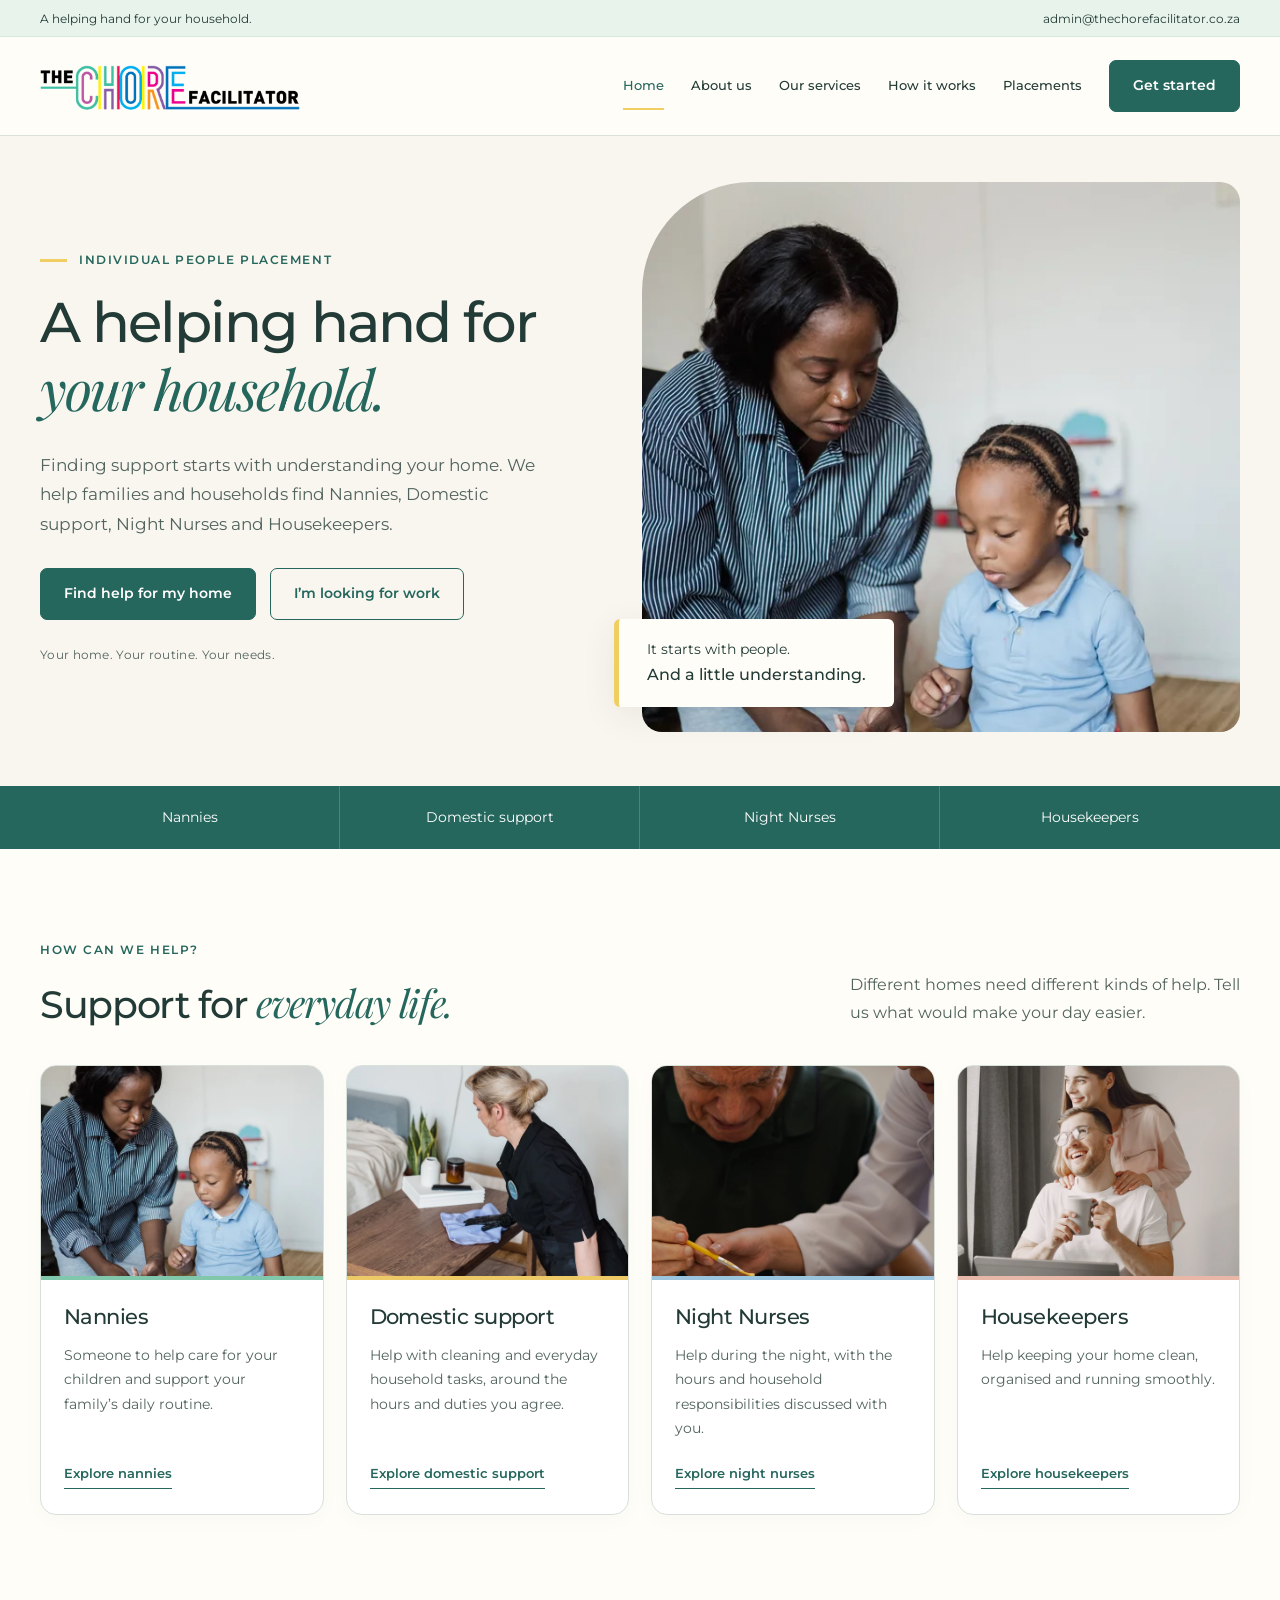
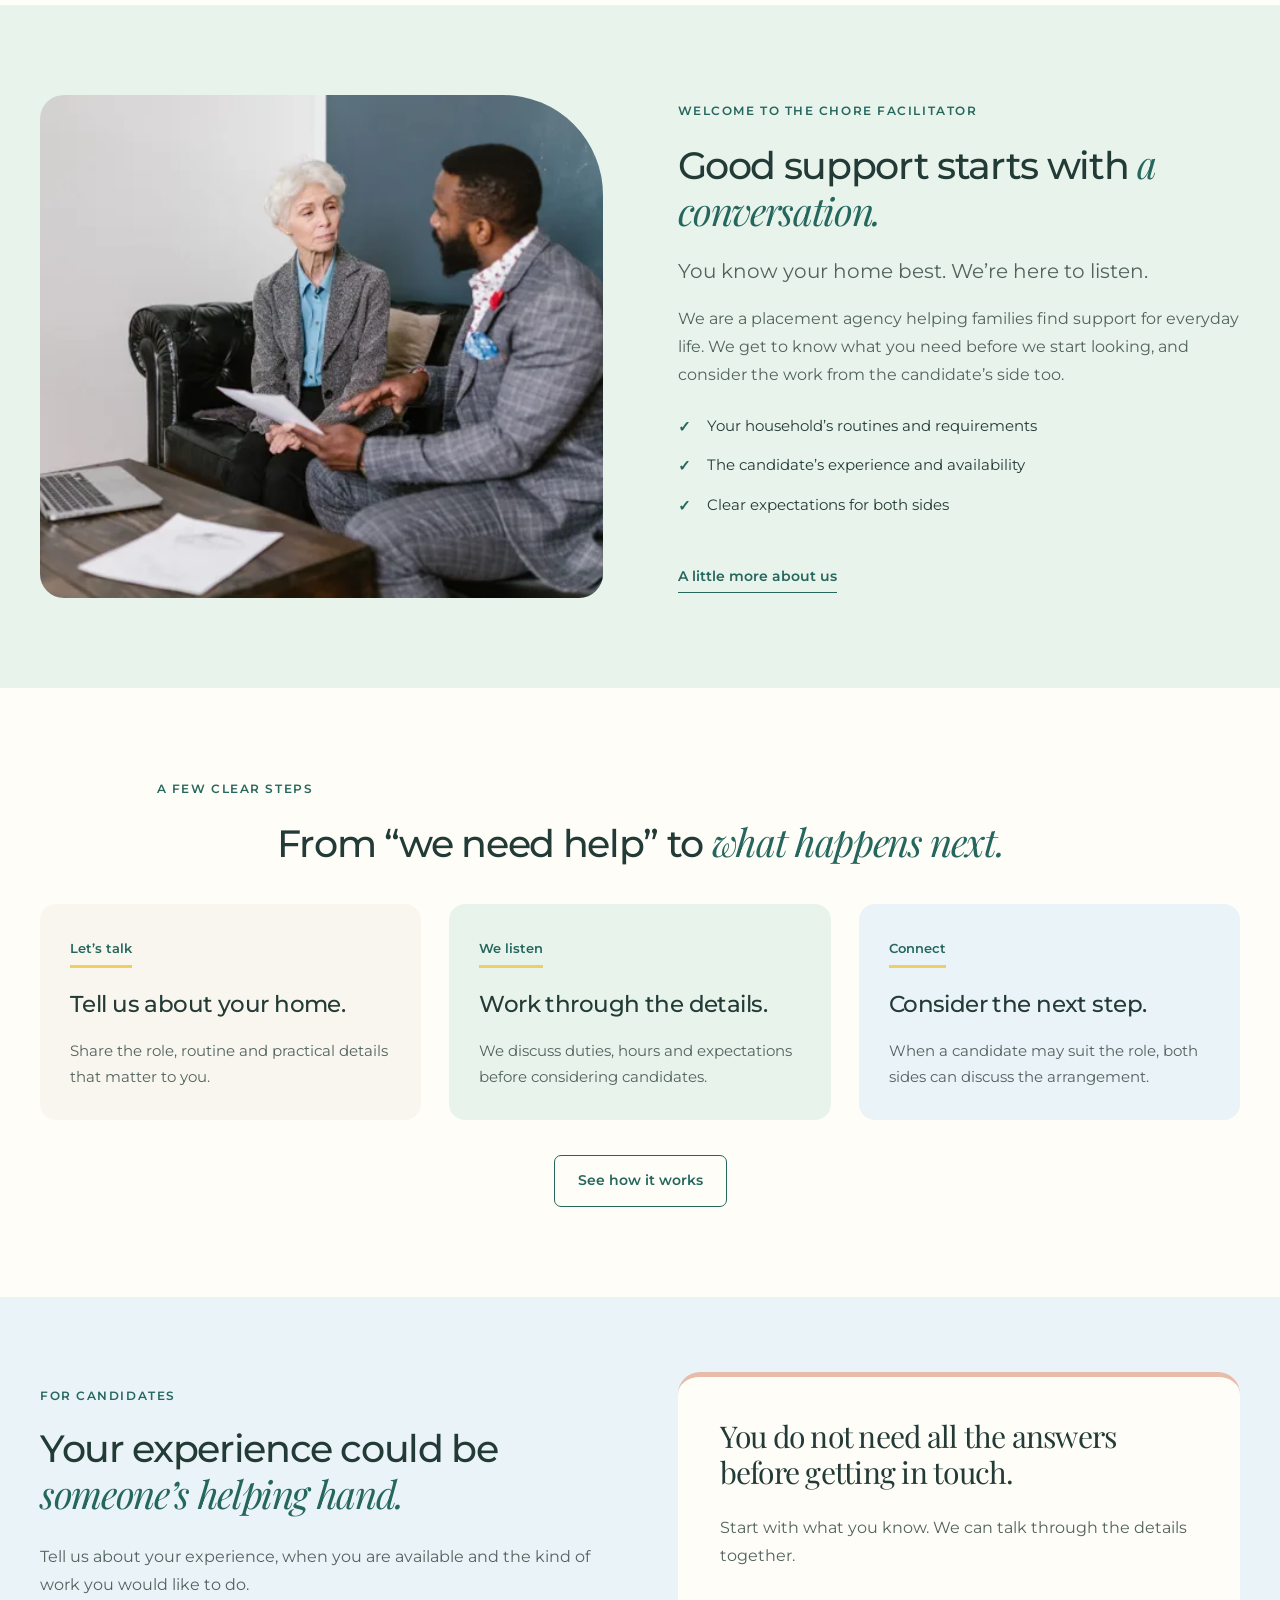
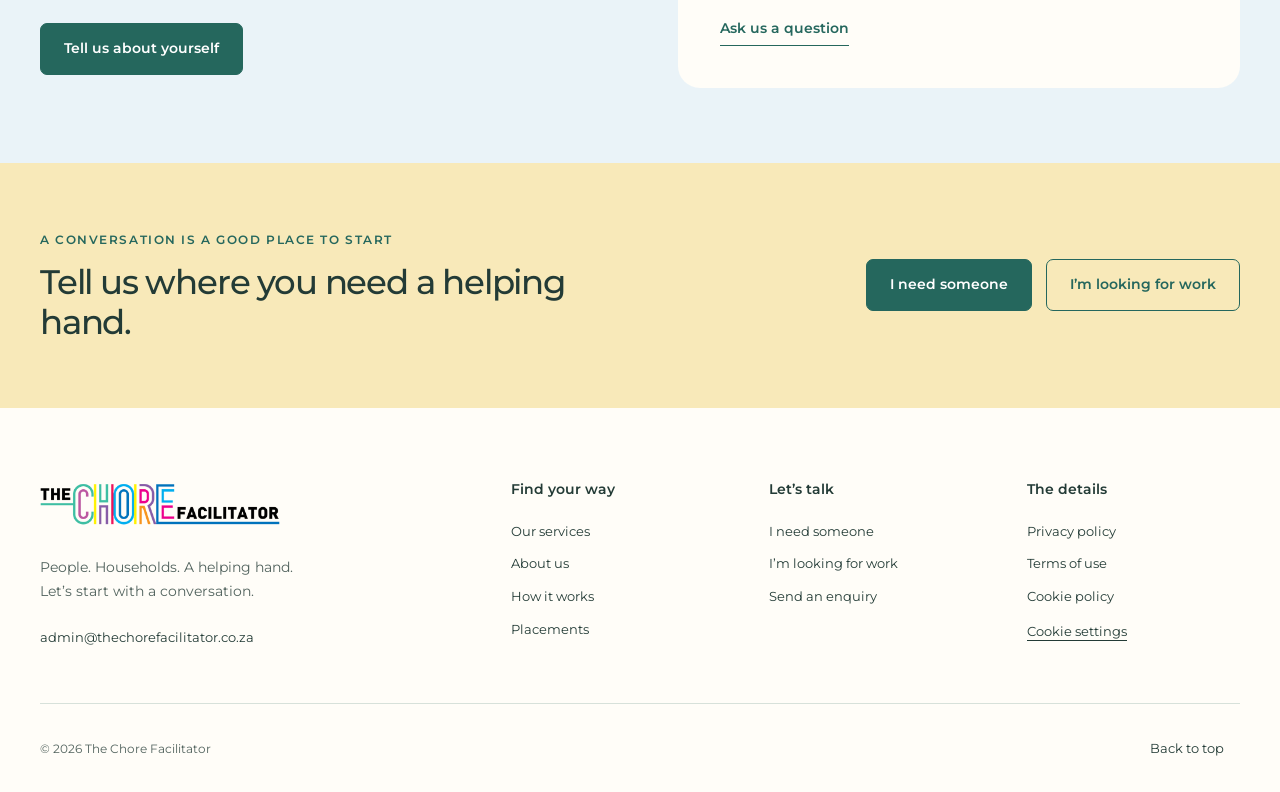
==== index.html @ 20813c8d "Initial commit - The Chore Facilitator V2" ====
<!doctype html><html lang="en-ZA" data-site-mode="preview"><head><meta charset="utf-8"><meta name="viewport" content="width=device-width,initial-scale=1"><meta name="robots" content="noindex,nofollow"><meta name="description" content="Nannies, Domestic support, Night Nurses and Housekeepers. Tell us about your home or apply for work."><meta name="theme-color" content="#f9f6ef"><title>A helping hand for your household | The Chore Facilitator</title><link rel="canonical" href="https://thechorefacilitator.co.za/"><meta property="og:title" content="A helping hand for your household | The Chore Facilitator"><meta property="og:description" content="Nannies, Domestic support, Night Nurses and Housekeepers. Tell us about your home or apply for work."><meta property="og:type" content="website"><meta property="og:image" content="https://thechorefacilitator.co.za/images/social-share.png"><link rel="icon" href="images/favicon-32.png"><link rel="apple-touch-icon" href="images/apple-touch-icon.png"><link rel="stylesheet" href="fonts.css"><link rel="stylesheet" href="consent.css"><link rel="stylesheet" href="style.css"><script src="script.js" defer></script><script src="site-essentials.js" defer></script><script src="consent.js" defer></script></head><body><a class="skip" href="#main-content">Skip to content</a><div class="topbar"><div class="wrap"><span>A helping hand for your household.</span><a href="mailto:admin@thechorefacilitator.co.za">admin@thechorefacilitator.co.za</a></div></div><header class="site-header"><div class="wrap nav-wrap"><a class="brand" href="index.html"><img src="images/chore-logo.png" width="800" height="200" alt="The Chore Facilitator"></a><button id="menuToggle" class="menu-toggle" aria-controls="mainNav" aria-expanded="false" aria-label="Open navigation">Menu <span aria-hidden="true">☰</span></button><nav id="mainNav" aria-label="Main navigation"><a href="index.html" aria-current="page">Home</a><a href="about.html" >About us</a><a href="services.html" >Our services</a><a href="how-it-works.html" >How it works</a><a href="placements.html" >Placements</a><a class="button primary" href="contact.html">Get started</a></nav></div></header><main id="main-content" tabindex="-1">
<section class="home-hero"><div class="wrap hero-grid"><div class="hero-copy"><p class="eyebrow">Individual people placement</p><h1>A helping hand for <em>your household.</em></h1><p>Finding support starts with understanding your home. We help families and households find Nannies, Domestic support, Night Nurses and Housekeepers.</p><div class="actions"><a class="button primary" href="for-clients.html">Find help for my home</a><a class="button outline" href="apply.html">I’m looking for work</a></div><p class="hero-note">Your home. Your routine. Your needs.</p></div><div class="hero-picture"><img class="" src="images/nannies-1280.webp" srcset="images/nannies-640.webp 640w, images/nannies-1280.webp 1280w" sizes="(max-width:760px) 100vw, 50vw" alt="A woman and a child working on a creative activity together" loading="eager" fetchpriority="high" decoding="async" width="1280" height="960"><div class="photo-caption"><span>It starts with people.</span><strong>And a little understanding.</strong></div></div></div></section>
<div class="service-ribbon"><div class="wrap"><a href="services.html#nannies">Nannies</a><a href="services.html#domestics">Domestic support</a><a href="services.html#night-nurses">Night Nurses</a><a href="services.html#housekeepers">Housekeepers</a></div></div>
<section class="section"><div class="wrap"><div class="section-head"><div><p class="eyebrow">How can we help?</p><h2>Support for <em>everyday life.</em></h2></div><p>Different homes need different kinds of help. Tell us what would make your day easier.</p></div><div class="service-grid"><article class="service-card tone-0"><a class="card-photo" href="services.html#nannies"><img class="" src="images/nannies-1280.webp" srcset="images/nannies-640.webp 640w, images/nannies-1280.webp 1280w" sizes="(max-width:760px) 100vw, 50vw" alt="A woman helping a child with a creative activity" loading="lazy"  decoding="async" width="1280" height="960"></a><div class="card-body"><h3><a href="services.html#nannies">Nannies</a></h3><p>Someone to help care for your children and support your family’s daily routine.</p><a class="text-link" href="services.html#nannies">Explore nannies</a></div></article><article class="service-card tone-1"><a class="card-photo" href="services.html#domestics"><img class="" src="images/housekeeping-1280.webp" srcset="images/housekeeping-640.webp 640w, images/housekeeping-1280.webp 1280w" sizes="(max-width:760px) 100vw, 50vw" alt="A household worker carefully cleaning a surface" loading="lazy"  decoding="async" width="1280" height="960"></a><div class="card-body"><h3><a href="services.html#domestics">Domestic support</a></h3><p>Help with cleaning and everyday household tasks, around the hours and duties you agree.</p><a class="text-link" href="services.html#domestics">Explore domestic support</a></div></article><article class="service-card tone-2"><a class="card-photo" href="services.html#night-nurses"><img class="" src="images/caregivers-1280.webp" srcset="images/caregivers-640.webp 640w, images/caregivers-1280.webp 1280w" sizes="(max-width:760px) 100vw, 50vw" alt="An older person receiving support with an activity" loading="lazy"  decoding="async" width="1280" height="960"></a><div class="card-body"><h3><a href="services.html#night-nurses">Night Nurses</a></h3><p>Help during the night, with the hours and household responsibilities discussed with you.</p><a class="text-link" href="services.html#night-nurses">Explore night nurses</a></div></article><article class="service-card tone-3"><a class="card-photo" href="services.html#housekeepers"><img class="" src="images/domestic-support-1280.webp" srcset="images/domestic-support-640.webp 640w, images/domestic-support-1280.webp 1280w" sizes="(max-width:760px) 100vw, 50vw" alt="Two people sharing a quiet moment at home" loading="lazy"  decoding="async" width="1280" height="960"></a><div class="card-body"><h3><a href="services.html#housekeepers">Housekeepers</a></h3><p>Help keeping your home clean, organised and running smoothly.</p><a class="text-link" href="services.html#housekeepers">Explore housekeepers</a></div></article></div></div></section>
<section class="section welcome-section"><div class="wrap split"><div class="rounded-photo"><img class="" src="images/household-consultation-1280.webp" srcset="images/household-consultation-640.webp 640w, images/household-consultation-1280.webp 1280w" sizes="(max-width:760px) 100vw, 50vw" alt="Two people discussing household requirements" loading="lazy"  decoding="async" width="1280" height="960"></div><div class="welcome-copy"><p class="eyebrow">Welcome to The Chore Facilitator</p><h2>Good support starts with <em>a conversation.</em></h2><p class="lead">You know your home best. We’re here to listen.</p><p>We are a placement agency helping families find support for everyday life. We get to know what you need before we start looking, and consider the work from the candidate’s side too.</p><ul class="check-list"><li>Your household’s routines and requirements</li><li>The candidate’s experience and availability</li><li>Clear expectations for both sides</li></ul><a class="text-link" href="about.html">A little more about us</a></div></div></section>
<section class="section"><div class="wrap"><div class="section-head centered"><p class="eyebrow">A few clear steps</p><h2>From “we need help” to <em>what happens next.</em></h2></div><div class="steps-grid"><article><span class="step-icon">Let’s talk</span><h3>Tell us about your home.</h3><p>Share the role, routine and practical details that matter to you.</p></article><article><span class="step-icon">We listen</span><h3>Work through the details.</h3><p>We discuss duties, hours and expectations before considering candidates.</p></article><article><span class="step-icon">Connect</span><h3>Consider the next step.</h3><p>When a candidate may suit the role, both sides can discuss the arrangement.</p></article></div><div class="center-link"><a class="button outline" href="how-it-works.html">See how it works</a></div></div></section>
<section class="candidate-band"><div class="wrap split"><div><p class="eyebrow">For candidates</p><h2>Your experience could be <em>someone’s helping hand.</em></h2><p>Tell us about your experience, when you are available and the kind of work you would like to do.</p><a class="button primary" href="apply.html">Tell us about yourself</a></div><div class="candidate-note"><h3>You do not need all the answers before getting in touch.</h3><p>Start with what you know. We can talk through the details together.</p><a class="text-link" href="contact.html">Ask us a question</a></div></div></section><section class="closing"><div class="wrap closing-inner"><div><p class="eyebrow">A conversation is a good place to start</p><h2>Tell us where you need a helping hand.</h2></div><div class="actions"><a class="button primary" href="for-clients.html">I need someone</a><a class="button outline" href="apply.html">I’m looking for work</a></div></div></section></main><footer class="footer"><div class="wrap footer-grid"><div class="footer-brand"><a href="index.html"><img src="images/chore-logo.png" width="800" height="200" alt="The Chore Facilitator"></a><p>People. Households. A helping hand.<br>Let’s start with a conversation.</p><a class="email" href="mailto:admin@thechorefacilitator.co.za">admin@thechorefacilitator.co.za</a></div><div><h2>Find your way</h2><a href="services.html">Our services</a><a href="about.html">About us</a><a href="how-it-works.html">How it works</a><a href="placements.html">Placements</a></div><div><h2>Let’s talk</h2><a href="for-clients.html">I need someone</a><a href="apply.html">I’m looking for work</a><a href="contact.html">Send an enquiry</a></div><div><h2>The details</h2><a href="privacy.html">Privacy policy</a><a href="terms.html">Terms of use</a><a href="cookies.html">Cookie policy</a><button class="cookie-settings" data-cookie-settings>Cookie settings</button></div></div><div class="wrap footer-bottom"><p>© <span id="year">2026</span> The Chore Facilitator</p><a href="#main-content" data-back-to-top class="back-to-top">Back to top</a></div></footer></body></html>
---- fonts.css ----
@font-face {
  font-family: 'Montserrat';
  font-style: normal;
  font-weight: 300;
  font-display: swap;
  src: url(fonts/JTUHjIg1_i6t8kCHKm4532VJOt5-QNFgpCs16Ew-.ttf) format('truetype');
}
@font-face {
  font-family: 'Montserrat';
  font-style: normal;
  font-weight: 400;
  font-display: swap;
  src: url(fonts/JTUHjIg1_i6t8kCHKm4532VJOt5-QNFgpCtr6Ew-.ttf) format('truetype');
}
@font-face {
  font-family: 'Montserrat';
  font-style: normal;
  font-weight: 500;
  font-display: swap;
  src: url(fonts/JTUHjIg1_i6t8kCHKm4532VJOt5-QNFgpCtZ6Ew-.ttf) format('truetype');
}
@font-face {
  font-family: 'Montserrat';
  font-style: normal;
  font-weight: 600;
  font-display: swap;
  src: url(fonts/JTUHjIg1_i6t8kCHKm4532VJOt5-QNFgpCu170w-.ttf) format('truetype');
}
@font-face {
  font-family: 'Playfair Display';
  font-style: italic;
  font-weight: 400;
  font-display: swap;
  src: url(fonts/nuFRD-vYSZviVYUb_rj3ij__anPXDTnCjmHKM4nYO7KN_qiTbtY.ttf) format('truetype');
}
@font-face {
  font-family: 'Playfair Display';
  font-style: normal;
  font-weight: 400;
  font-display: swap;
  src: url(fonts/nuFvD-vYSZviVYUb_rj3ij__anPXJzDwcbmjWBN2PKdFvUDQ.ttf) format('truetype');
}
@font-face {
  font-family: 'Playfair Display';
  font-style: normal;
  font-weight: 500;
  font-display: swap;
  src: url(fonts/nuFvD-vYSZviVYUb_rj3ij__anPXJzDwcbmjWBN2PKd3vUDQ.ttf) format('truetype');
}
@font-face {
  font-family: 'Playfair Display';
  font-style: normal;
  font-weight: 600;
  font-display: swap;
  src: url(fonts/nuFvD-vYSZviVYUb_rj3ij__anPXJzDwcbmjWBN2PKebukDQ.ttf) format('truetype');
}
---- consent.css ----
/* Functional additions only. Existing page design stays in its original stylesheets. */
.cookie-settings { display:block; border:0; background:none; color:inherit; font:inherit; padding:0; margin-top:12px; cursor:pointer; text-align:left; text-decoration:underline; text-underline-offset:4px; }
.back-top-row { display:flex; justify-content:flex-end; padding-block:16px 24px; }
.back-to-top { display:inline-flex; gap:12px; align-items:center; min-height:44px; padding:8px 16px; border:1px solid currentColor; border-radius:4px; color:inherit; }
.cookie-dialog { position:fixed; inset:0; margin:auto; width:min(540px,calc(100% - 32px)); max-height:calc(100dvh - 32px); overflow:auto; padding:28px; border:1px solid var(--line); border-radius:8px; background:var(--canvas); color:var(--charcoal); }
.cookie-dialog::backdrop { background:rgb(0 0 0 / 45%); }
.cookie-dialog h2 { font-size:1.5rem; margin-bottom:16px; }
.cookie-dialog p { margin-block:12px; }
.cookie-dialog button { background:var(--deep-teal); color:white; border:0; border-radius:4px; min-height:44px; padding:10px 20px; font:inherit; cursor:pointer; margin-top:16px; }
.cookie-dialog a { text-decoration:underline; }
.consent-options { border:1px solid var(--line); padding:12px; }
.consent-options label { display:flex; align-items:center; flex-wrap:wrap; gap:8px; padding:10px 0; }
.consent-options input { width:20px; height:20px; accent-color:var(--deep-teal); }
.consent-options small { font-size:.85em; }
.consent-actions { display:flex; flex-wrap:wrap; gap:10px; }
.consent-actions button { min-height:44px; padding:10px 16px; background:var(--deep-teal); color:white; font:inherit; border:1px solid var(--deep-teal); border-radius:4px; cursor:pointer; }
.consent-actions button:disabled { opacity:.55; cursor:not-allowed; }
.consent-banner { position:fixed; z-index:2000; bottom:0; left:0; right:0; max-height:60dvh; overflow:auto; padding:20px max(16px,calc((100vw - 1280px)/2)); background:var(--canvas); color:var(--charcoal); border-top:1px solid var(--line); box-shadow:0 -5px 25px #0002; }
.consent-banner p { margin-bottom:12px; }
.consent-banner a { text-decoration:underline; }
.form-status { flex-basis:100%; overflow-wrap:anywhere; }
.form-trap { position:absolute; width:1px; height:1px; overflow:hidden; clip-path:inset(50%); }
[aria-busy="true"] { cursor:progress; }
button:disabled { cursor:not-allowed; }
.site-header:focus-within { transform:none !important; }
---- style.css ----
/* The Chore Facilitator V2 — a separate, people-first agency direction. */
:root{--ink:#233b36;--charcoal:#233b36;--body:#52635e;--teal:#25675d;--deep-teal:#25675d;--yellow:#f1ce62;--cream:#f9f6ef;--canvas:#fffdf8;--mint:#e8f3ec;--blue:#eaf3f8;--peach:#fae8dd;--line:#d7e1da;--radius:20px}
*{box-sizing:border-box}html{scroll-behavior:smooth;scroll-padding-top:110px}body{margin:0;font:400 16px/1.75 'Montserrat',Arial,sans-serif;color:var(--ink);background:var(--canvas)}a{color:inherit;text-decoration:none}button,input,textarea,select{font:inherit}button,a,input,textarea,select,summary{-webkit-tap-highlight-color:transparent}button,summary{cursor:pointer}img{display:block;max-width:100%;height:auto}h1,h2,h3,p,figure{margin:0}h1,h2,h3{line-height:1.18;font-weight:500;letter-spacing:-.035em}h1{font-size:clamp(38px,4.35vw,64px)}h2{font-size:clamp(30px,3vw,44px)}h3{font-size:23px;letter-spacing:-.025em}h1 em,h2 em{font-family:'Playfair Display',Georgia,serif;font-weight:400;color:var(--teal)}p{color:var(--body)}p+p{margin-top:18px}h2+p,h3+p{margin-top:20px}ul{padding-left:22px}a:focus-visible,button:focus-visible,summary:focus-visible,input:focus-visible,textarea:focus-visible,select:focus-visible{outline:3px solid #9b6819;outline-offset:5px}main:focus{outline:none}.wrap{width:min(1240px,calc(100% - 80px));margin-inline:auto}.narrow{max-width:840px}.section{padding:90px 0}.eyebrow{text-transform:uppercase;letter-spacing:.13em;font-size:12px;font-weight:600;color:var(--teal);margin-bottom:20px}.lead{font-size:20px;line-height:1.6}.center{text-align:center}.soft-mint{background:var(--mint)}.soft-white{background:#fff}.yellow{background:#fcf2d5!important}.mint{background:var(--mint)}.blue{background:var(--blue)}.actions{display:flex;gap:14px;flex-wrap:wrap;align-items:center;margin-top:28px}.button{display:inline-flex;align-items:center;justify-content:center;padding:14px 23px;min-height:52px;font-size:14px;font-weight:600;line-height:1.4;border:1px solid var(--teal);border-radius:7px;background:var(--teal);color:#fff;text-align:center;transition:background .2s,box-shadow .2s}.button:hover{background:#194f46;box-shadow:0 5px 18px #25675d16}.button.outline{background:transparent;color:var(--teal)}.button.outline:hover{background:#fff9}.text-link{display:inline-block;margin-top:22px;font-size:14px;font-weight:600;color:var(--teal);padding-bottom:4px;border-bottom:1px solid var(--teal)}.skip{position:absolute;top:-100px;left:16px;z-index:100;background:white;padding:15px}.skip:focus{top:10px}.topbar{background:var(--mint);border-bottom:1px solid #d7e8dd;font-size:12px}.topbar .wrap{display:flex;justify-content:space-between;align-items:center;min-height:36px;gap:20px}.site-header{position:sticky;top:0;z-index:40;background:#fffdf8f5;border-bottom:1px solid var(--line);backdrop-filter:blur(16px)}.nav-wrap{display:flex;align-items:center;justify-content:space-between;min-height:98px;gap:28px}.brand{width:260px;flex-shrink:0}.brand img{width:100%}.nav-wrap nav{display:flex;align-items:center;gap:27px;font-size:13px;font-weight:500}.nav-wrap nav>a:not(.button){padding:12px 0;border-bottom:2px solid transparent}.nav-wrap nav>a:hover,.nav-wrap nav>a[aria-current]{color:var(--teal);border-bottom-color:var(--yellow)}.menu-toggle{display:none;border:1px solid var(--line);background:transparent;padding:10px 14px;border-radius:6px;min-height:44px;color:var(--ink)}
.home-hero{background:var(--cream);padding:46px 0 54px}.hero-grid{display:grid;grid-template-columns:.95fr 1.05fr;align-items:center;gap:60px}.hero-copy{padding:20px 0}.hero-copy h1{max-width:570px}.hero-copy>p:not(.eyebrow):not(.hero-note){font-size:17px;max-width:510px;margin-top:26px}.hero-copy .eyebrow:before{content:'';display:inline-block;width:27px;height:3px;background:var(--yellow);vertical-align:middle;margin-right:12px}.hero-note{font-size:12px;margin-top:24px;letter-spacing:.025em}.hero-picture{position:relative;border-radius:110px 20px 20px 20px;min-width:0;padding-bottom:0}.hero-picture>img{width:100%;height:550px;object-fit:cover;object-position:50% 35%;border-radius:inherit}.photo-caption{position:absolute;bottom:25px;left:-28px;background:#fffdf8;box-shadow:0 8px 35px #18352b14;border-left:5px solid var(--yellow);border-radius:6px;padding:18px 28px;font-size:14px}.photo-caption span,.photo-caption strong{display:block}.photo-caption strong{font-size:16px;font-weight:500}.service-ribbon{background:var(--teal);color:#fff}.service-ribbon .wrap{display:grid;grid-template-columns:repeat(4,1fr);text-align:center}.service-ribbon a{padding:19px 14px;border-right:1px solid #ffffff30;font-size:14px}.service-ribbon a:last-child{border:0}.service-ribbon a:hover{background:#ffffff10}.section-head{display:flex;justify-content:space-between;gap:60px;align-items:flex-end;margin-bottom:38px}.section-head>p{max-width:390px}.section-head h2{max-width:650px}.section-head.centered{display:block;text-align:center}.section-head.centered h2{max-width:760px;margin:auto}.service-grid{display:grid;grid-template-columns:repeat(4,1fr);gap:22px}.service-card{background:#fff;border:1px solid var(--line);border-radius:16px;overflow:hidden;display:flex;flex-direction:column;box-shadow:0 5px 22px #233b3606}.card-photo img{width:100%;height:210px;object-fit:cover;transition:transform .3s}.card-photo{overflow:hidden}.card-photo:hover img{transform:scale(1.035)}.tone-0 .card-body{border-top:4px solid #81c7ab}.tone-1 .card-body{border-top:4px solid #edca66}.tone-2 .card-body{border-top:4px solid #9bc4df}.tone-3 .card-body{border-top:4px solid #e8b7a7}.card-body{padding:25px 23px;display:flex;flex:1;flex-direction:column}.card-body h3{font-size:21px}.card-body p{font-size:14px;margin:13px 0 21px}.card-body .text-link{margin-top:auto;align-self:flex-start;font-size:13px}.split{display:grid;grid-template-columns:1fr 1fr;gap:75px;align-items:center}.split.reverse>div:first-child{order:2}.rounded-photo img{width:100%;aspect-ratio:1.12;object-fit:cover;border-radius:24px}.welcome-section{background:var(--mint)}.welcome-section .rounded-photo img{border-radius:24px 100px 24px 24px}.check-list{list-style:none;padding:0;margin:24px 0;display:grid;gap:13px}.check-list li{position:relative;padding-left:29px;font-size:15px}.check-list li:before{content:'✓';position:absolute;left:0;top:1px;color:var(--teal);font-weight:600}.steps-grid,.three-grid{display:grid;grid-template-columns:repeat(3,1fr);gap:28px}.steps-grid article{padding:30px;border-radius:16px;background:var(--cream)}.steps-grid article:nth-child(2){background:var(--mint)}.steps-grid article:nth-child(3){background:var(--blue)}.steps-grid p{font-size:15px}.step-icon{display:inline-block;color:var(--teal);font-size:13px;font-weight:600;border-bottom:3px solid var(--yellow);padding-bottom:5px;margin-bottom:23px}.center-link{text-align:center;margin-top:35px}.candidate-band{padding:75px 0;background:var(--blue)}.candidate-note{background:#fffdf8;padding:42px;border-radius:22px;border-top:5px solid #e8bcaa}.candidate-band .split>div>p:not(.eyebrow){margin:24px 0}.candidate-note h3{font-family:'Playfair Display',Georgia,serif;font-size:30px;font-weight:400}.closing{padding:66px 0;background:#f8e9b9}.closing-inner{display:flex;align-items:center;justify-content:space-between;gap:50px}.closing h2{font-size:34px;max-width:610px}.closing .eyebrow{margin-bottom:12px}.closing .actions{margin:0;flex-shrink:0}.footer{background:#fffdf8;padding-top:65px}.footer-grid{display:grid;grid-template-columns:2fr 1fr 1fr 1fr;gap:45px}.footer-brand img{width:240px}.footer-brand p{font-size:14px;margin:22px 0}.footer h2{font:600 14px 'Montserrat',sans-serif;letter-spacing:0;margin:7px 0 22px}.footer-grid>div>a:not(:first-child),.footer-grid>div:not(.footer-brand)>a{display:block;font-size:13px;margin-bottom:10px}.footer .email{font-size:12px;overflow-wrap:anywhere}.cookie-settings{font-size:13px}.footer-bottom{margin-top:45px;padding-block:22px;display:flex;justify-content:space-between;align-items:center;border-top:1px solid var(--line);font-size:12px}.back-to-top{border:0;font-size:13px}.page-intro{background:var(--cream);padding:75px 0}.page-intro:not(.with-photo)>.wrap{max-width:900px;text-align:center}.page-intro h1{font-size:clamp(36px,4vw,56px)}.page-intro .lead{margin-top:25px;max-width:750px}.page-intro:not(.with-photo) .lead{margin-inline:auto}.page-intro .rounded-photo img{height:340px;aspect-ratio:auto;border-radius:70px 18px 18px 18px}.category-nav{display:flex;justify-content:center;gap:16px;flex-wrap:wrap;padding:25px 0}.category-nav a{background:var(--mint);border-radius:30px;padding:10px 22px;font-size:14px}.category-nav a:hover{background:#d3e8db}.service-detail{scroll-margin-top:95px}.plain-card{padding:35px;background:#fffdf8;border-radius:18px;border:1px solid var(--line)}.plain-card h2{font-size:34px}.plain-card p{font-size:15px}.pathway-grid{display:grid;grid-template-columns:1fr 1fr;gap:28px}.pathway{padding:45px;border-radius:22px}.pathway>p:not(.eyebrow){margin:24px 0}.process-layout{display:grid;grid-template-columns:.85fr 1.15fr;gap:70px;align-items:start}.process-layout aside{position:sticky;top:135px}.photo-footnote{font-size:14px;margin-top:20px}.process-list{display:grid;gap:20px}.process-list article{padding:32px;background:var(--cream);border-left:4px solid var(--yellow);border-radius:0 18px 18px 0}.process-list article:nth-child(2){background:var(--mint);border-color:#84bfa7}.process-list article:nth-child(3){background:var(--blue);border-color:#94bed5}.process-list article:nth-child(4){background:var(--peach);border-color:#dfa98c}.process-list h2{font-size:25px}.process-list p{font-size:15px}.faq{margin-top:30px}.faq details{border-bottom:1px solid var(--line);padding:22px 0}.faq summary{font-weight:500;list-style:none;position:relative;padding-right:30px}.faq summary:after{content:'+';position:absolute;right:0;color:var(--teal);font-size:24px}.faq details[open] summary:after{content:'−'}.faq p{margin-top:18px}.faq a{text-decoration:underline;color:var(--teal)}.contact-options{display:grid;grid-template-columns:1fr 1fr;gap:24px;padding-block:28px}.contact-options>a{padding:26px;background:var(--mint);border-radius:14px}.contact-options>a:nth-child(2){background:var(--blue)}.contact-options strong,.contact-options span{display:block}.contact-options span{font-size:14px;color:var(--body)}
/* Existing approved form field schema, presented in the V2 layout. */
.form-layout{display:grid;grid-template-columns:300px minmax(0,1fr);gap:55px;align-items:start}.form-aside{position:sticky;top:125px}.form-aside h2{font-size:30px}.form-aside p{font-size:14px;margin-top:20px}.form-aside a{overflow-wrap:anywhere;color:var(--teal);text-decoration:underline}.preview-note{background:#fcf2d5;border-radius:12px;padding:20px;margin-top:25px;font-size:14px}.preview-note p{margin-top:8px}.form-panel{min-width:0}.form-panel fieldset{border:1px solid var(--line);border-radius:15px;padding:30px;margin:0 0 25px;min-width:0;background:var(--canvas)}.form-panel :is(.apply-block-head,.client-form-heading,.contact-form-heading){display:flex;gap:18px;align-items:center;margin-bottom:28px}.form-panel :is(.apply-block-head,.client-form-heading,.contact-form-heading)>span{display:none}.form-panel :is(.apply-block-head,.client-form-heading,.contact-form-heading) p{font-size:12px;font-weight:600;letter-spacing:.08em;color:var(--teal);margin-bottom:8px}.form-panel :is(h2,h3){font-size:24px;line-height:1.3}.form-panel :is(.apply-field-grid,.client-field-grid,.contact-field-grid){display:grid;grid-template-columns:1fr 1fr;gap:22px}.form-panel [class*='field-full']{grid-column:1/-1}.form-panel label{display:block;font-size:14px;font-weight:500;margin-bottom:7px}.form-panel input:not([type=checkbox]):not([type=radio]):not([type=hidden]),.form-panel select,.form-panel textarea{width:100%;min-height:48px;background:white;border:1px solid #9cafa5;border-radius:6px;padding:11px 12px;color:var(--ink);font-size:16px}.form-panel select{appearance:none;padding-right:34px;background-image:url("data:image/svg+xml,%3Csvg xmlns='http://www.w3.org/2000/svg' viewBox='0 0 16 16'%3E%3Cpath d='m4 6 4 4 4-4' fill='none' stroke='%2325675d' stroke-width='1.5'/%3E%3C/svg%3E");background-repeat:no-repeat;background-size:16px;background-position:right 12px center}.form-panel textarea{min-height:125px;resize:vertical}.form-panel input:is([type=checkbox],[type=radio]){width:20px;height:20px;accent-color:var(--teal);vertical-align:middle;flex-shrink:0}.form-panel label:has(input:is([type=checkbox],[type=radio])){display:flex;align-items:flex-start;gap:10px;padding:9px 0;font-weight:400}.form-panel :is([class*='choice-grid'],[class*='checkbox-grid'],[class*='check-grid']){display:grid;grid-template-columns:1fr 1fr;gap:8px 20px}.form-panel :is([class*='consent'],.client-consent){margin-top:22px}.form-panel p{font-size:14px}.form-panel a{text-decoration:underline;color:var(--teal)}.form-panel :is([class*='submit'],.client-submit-area){margin-top:22px}.form-panel button[type=submit]{padding:14px 24px;background:var(--teal);color:white;border:0;border-radius:6px;font-weight:600;min-height:48px}.form-panel button:disabled{background:#d8e0da;color:#45564e}.form-panel svg{display:none}.form-panel small{font-size:12px;color:var(--body)}.form-status{margin-top:18px!important;padding:15px;background:var(--blue);border-radius:8px}.form-status:empty{display:none}.form-trap{position:absolute!important;clip-path:inset(50%);height:1px;width:1px;overflow:hidden}.form-panel :is(.client-health-panel,.apply-document-note){padding:22px;background:var(--mint);margin-top:20px;border-radius:12px}.form-panel :is(.client-choice-title,.apply-choice-title){font-weight:600;margin-block:20px 12px}.legal-section{padding:25px 0;border-bottom:1px solid var(--line)}.legal-section h2{font-size:27px;margin-bottom:18px}.legal-number{display:none}.legal-section p,.legal-section li{font-size:15px}.legal-section p+p{margin-top:15px}.legal-section a{color:var(--teal);text-decoration:underline}.legal-callout{background:var(--mint);padding:24px;border-radius:12px;margin-top:20px}.cookie-dialog{z-index:100;color:var(--ink)}.cookie-dialog h2{font-size:26px}.consent-banner .consent-actions{margin-top:15px}
@media(max-width:1120px){.wrap{width:calc(100% - 48px)}.brand{width:220px}.nav-wrap nav{gap:17px;font-size:12px}.hero-grid{gap:35px}.hero-picture>img{height:490px}.hero-copy .actions{align-items:stretch;flex-direction:column;max-width:290px}.hero-copy h1{font-size:49px}.service-grid{gap:14px}.card-body{padding:20px 16px}.card-body h3{font-size:19px}.split{gap:40px}.closing-inner{display:block}.closing .actions{margin-top:25px}.footer-grid{gap:25px}.form-layout{grid-template-columns:250px minmax(0,1fr);gap:30px}}
@media(max-width:900px){.nav-wrap{min-height:82px}.menu-toggle{display:flex;align-items:center;gap:15px}.nav-wrap nav{display:none;position:absolute;top:100%;left:0;right:0;padding:20px 24px;background:var(--canvas);border-bottom:1px solid var(--line);box-shadow:0 12px 20px #233b3610;flex-direction:column;align-items:stretch;gap:4px;font-size:15px}.nav-wrap nav.open{display:flex}.hero-copy h1{font-size:42px}.service-grid{grid-template-columns:repeat(2,1fr)}.card-photo img{height:240px}.steps-grid{gap:15px}.steps-grid article{padding:24px}.footer-grid{grid-template-columns:2fr 1fr 1fr}.footer-grid>div:last-child{grid-column:2}.form-layout{grid-template-columns:1fr}.form-aside{position:static;max-width:650px}.form-aside .preview-note{margin-block:20px}.form-aside>p:last-child{margin-bottom:10px}.process-layout{gap:30px}}
@media(max-width:700px){.wrap{width:calc(100% - 36px)}.topbar{font-size:11px}.topbar .wrap{justify-content:center;min-height:30px}.topbar a{display:none}.brand{width:215px}.menu-toggle{font-size:12px;padding:9px 11px}.hero-grid,.split,.process-layout{grid-template-columns:1fr;gap:35px}.home-hero{padding:30px 0 35px}.hero-copy{padding:0}.hero-copy h1{font-size:43px;max-width:550px}.hero-copy>p:not(.eyebrow):not(.hero-note){font-size:16px;margin-top:20px}.hero-copy .actions{flex-direction:row;max-width:none;gap:10px}.hero-copy .button{font-size:12px;padding:13px 16px;flex:1}.hero-note{margin-top:18px}.eyebrow{font-size:11px;margin-bottom:15px}.hero-picture{border-radius:65px 16px 16px 16px;margin-left:12px}.hero-picture>img{height:380px;object-position:50% 33%}.photo-caption{left:-12px;bottom:20px;padding:13px 18px;font-size:12px}.photo-caption strong{font-size:14px}.service-ribbon .wrap{width:100%;grid-template-columns:repeat(2,1fr)}.service-ribbon a{font-size:12px;padding:14px 8px;border-bottom:1px solid #ffffff30}.section{padding:55px 0}.section-head{display:block;margin-bottom:28px}.section-head>p{margin-top:20px}.section-head h2{font-size:33px}.service-grid{gap:14px}.card-photo img{height:175px}.card-body{padding:19px 15px}.card-body h3{font-size:19px}.card-body p{font-size:13px;line-height:1.65}.card-body .text-link{font-size:12px}.rounded-photo img{aspect-ratio:1.3;border-radius:18px}.split.reverse>div:first-child{order:0}.welcome-copy h2{font-size:33px}.steps-grid,.three-grid,.pathway-grid{grid-template-columns:1fr}.steps-grid article{padding:28px}.candidate-band{padding:55px 0}.candidate-note{padding:28px}.closing{padding:45px 0}.closing h2{font-size:30px}.closing .actions{display:grid;grid-template-columns:1fr 1fr;gap:10px}.closing .button{padding:13px 12px;font-size:12px}.footer{padding-top:42px}.footer-grid{grid-template-columns:1fr 1fr;gap:30px}.footer-grid>div:first-child{grid-column:1/-1}.footer-grid>div:last-child{grid-column:auto}.footer-brand img{width:235px}.footer-bottom{align-items:flex-start;margin-top:25px;gap:15px}.page-intro{padding:45px 0}.page-intro h1{font-size:38px}.page-intro .lead{font-size:17px}.page-intro .rounded-photo img{height:290px;border-radius:50px 16px 16px 16px}.category-nav{gap:8px;padding:20px 0}.category-nav a{font-size:12px;padding:8px 13px}.pathway{padding:30px}.process-layout aside{position:static}.process-list article{padding:25px}.process-list h2{font-size:23px}.contact-options{grid-template-columns:1fr;gap:12px}.contact-options>a{padding:22px}.form-panel fieldset{padding:22px 18px}.form-panel :is(.apply-field-grid,.client-field-grid,.contact-field-grid){grid-template-columns:1fr;gap:20px}.form-panel :is([class*='choice-grid'],[class*='checkbox-grid'],[class*='check-grid']){grid-template-columns:1fr}.form-panel h2,.form-panel h3{font-size:22px}.form-aside h2{font-size:28px}.lead{font-size:18px}}
@media(max-width:380px){.brand{width:190px}.hero-copy h1{font-size:38px}.hero-copy .actions{flex-direction:column}.service-grid{grid-template-columns:1fr}.card-photo img{height:230px}}
@media(prefers-reduced-motion:reduce){html{scroll-behavior:auto}*,*:before,*:after{transition:none!important;animation:none!important}}
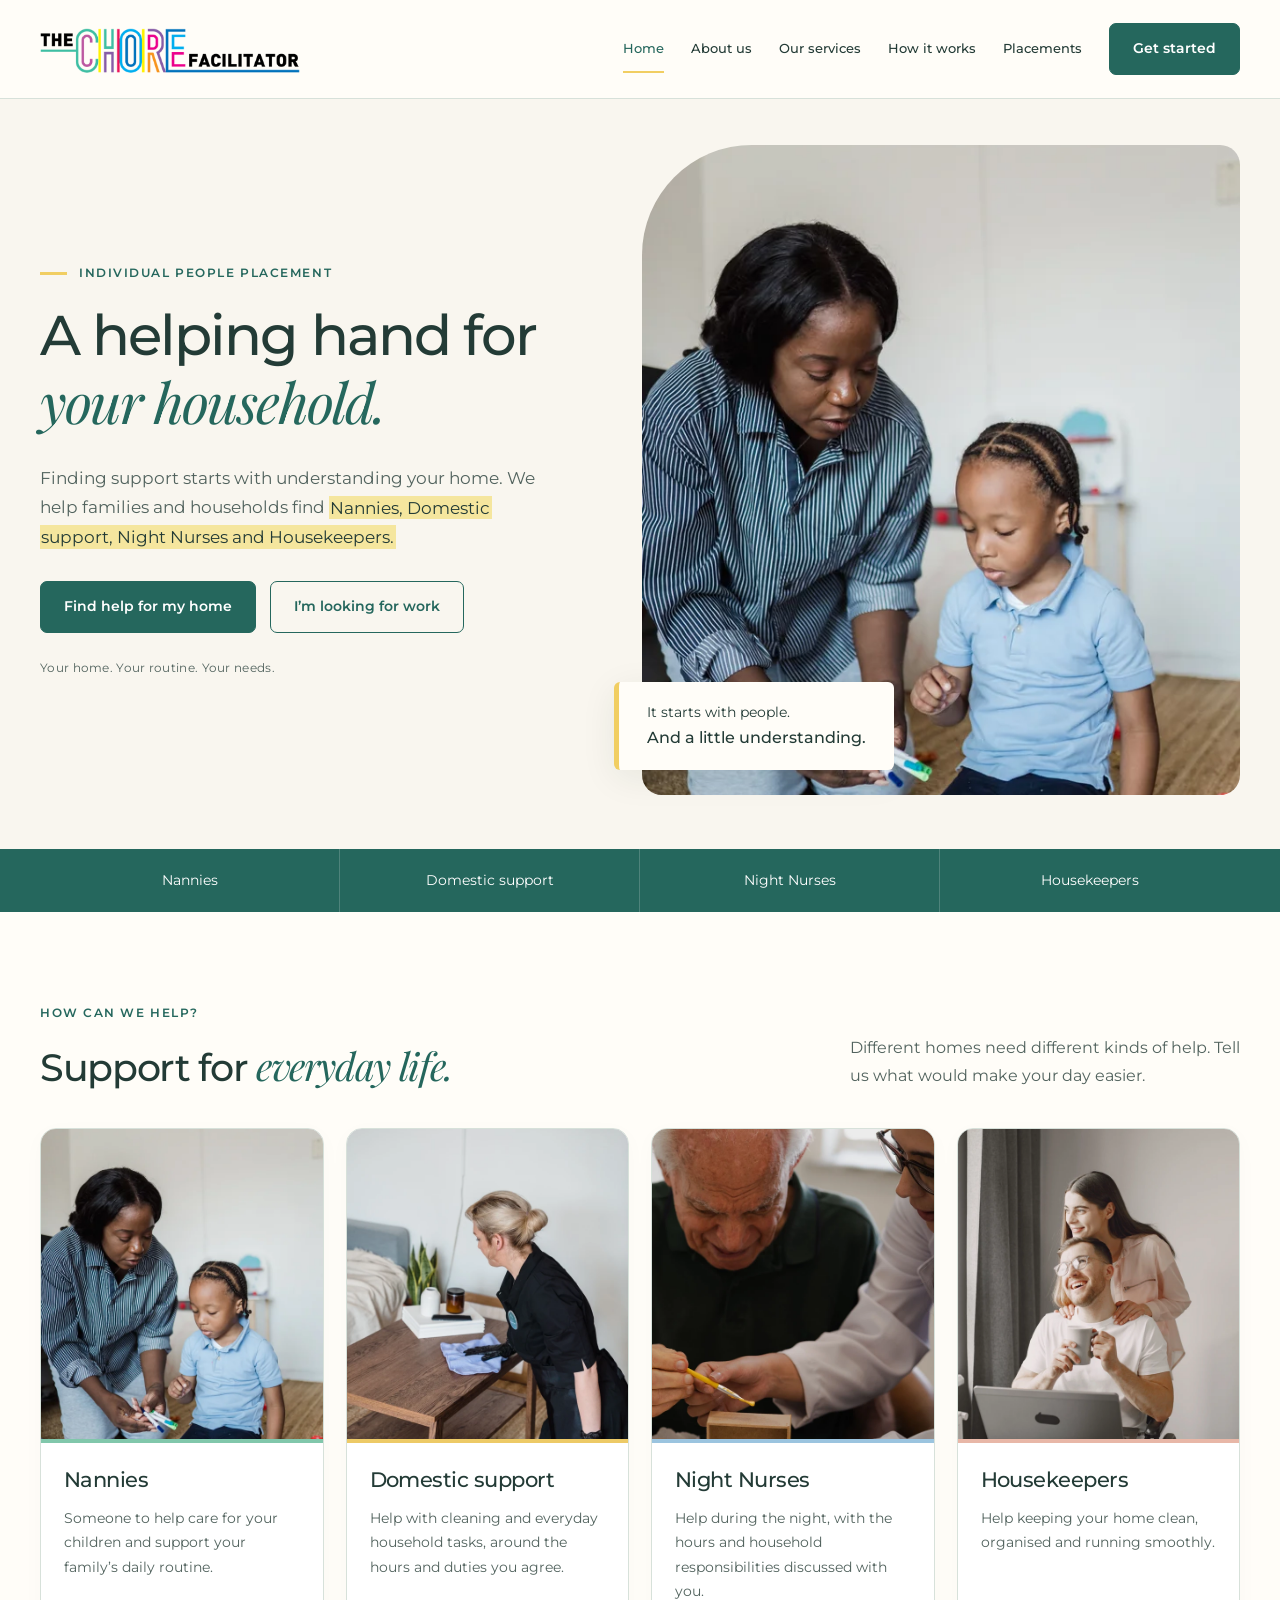
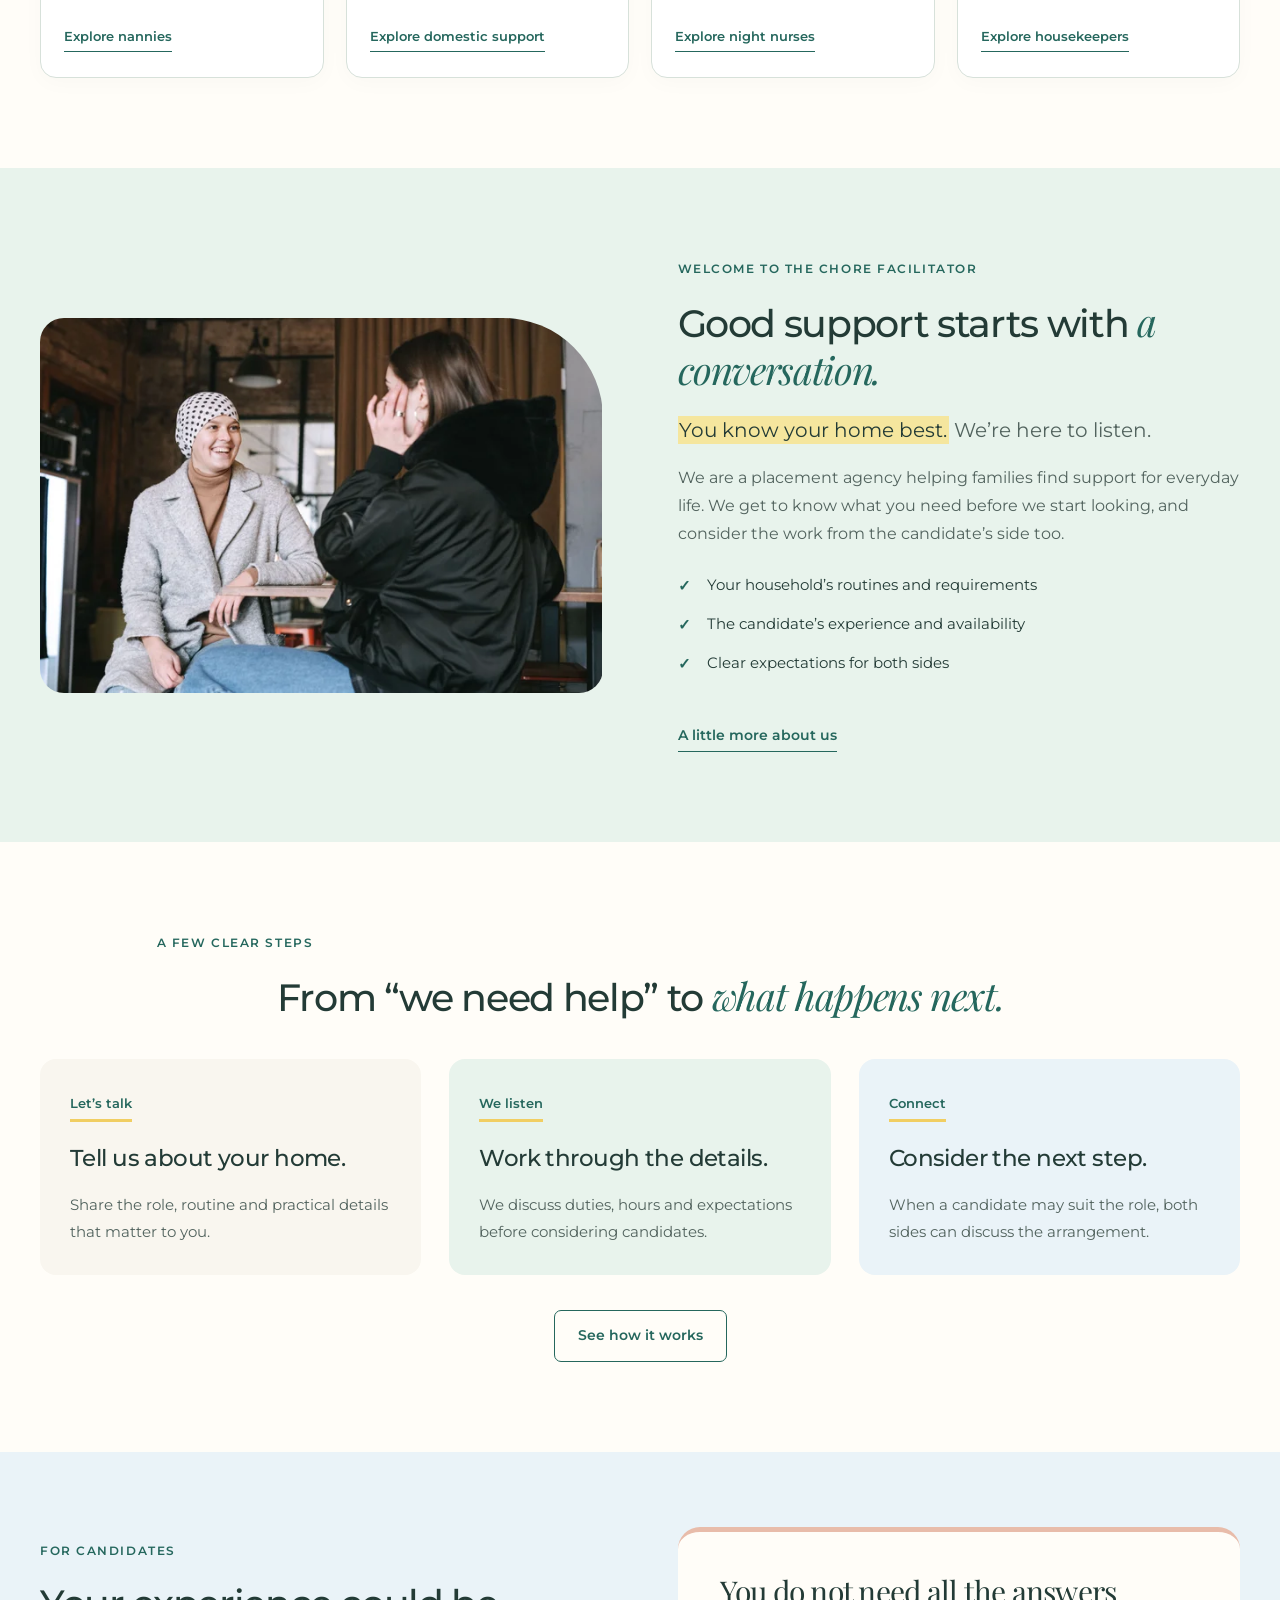
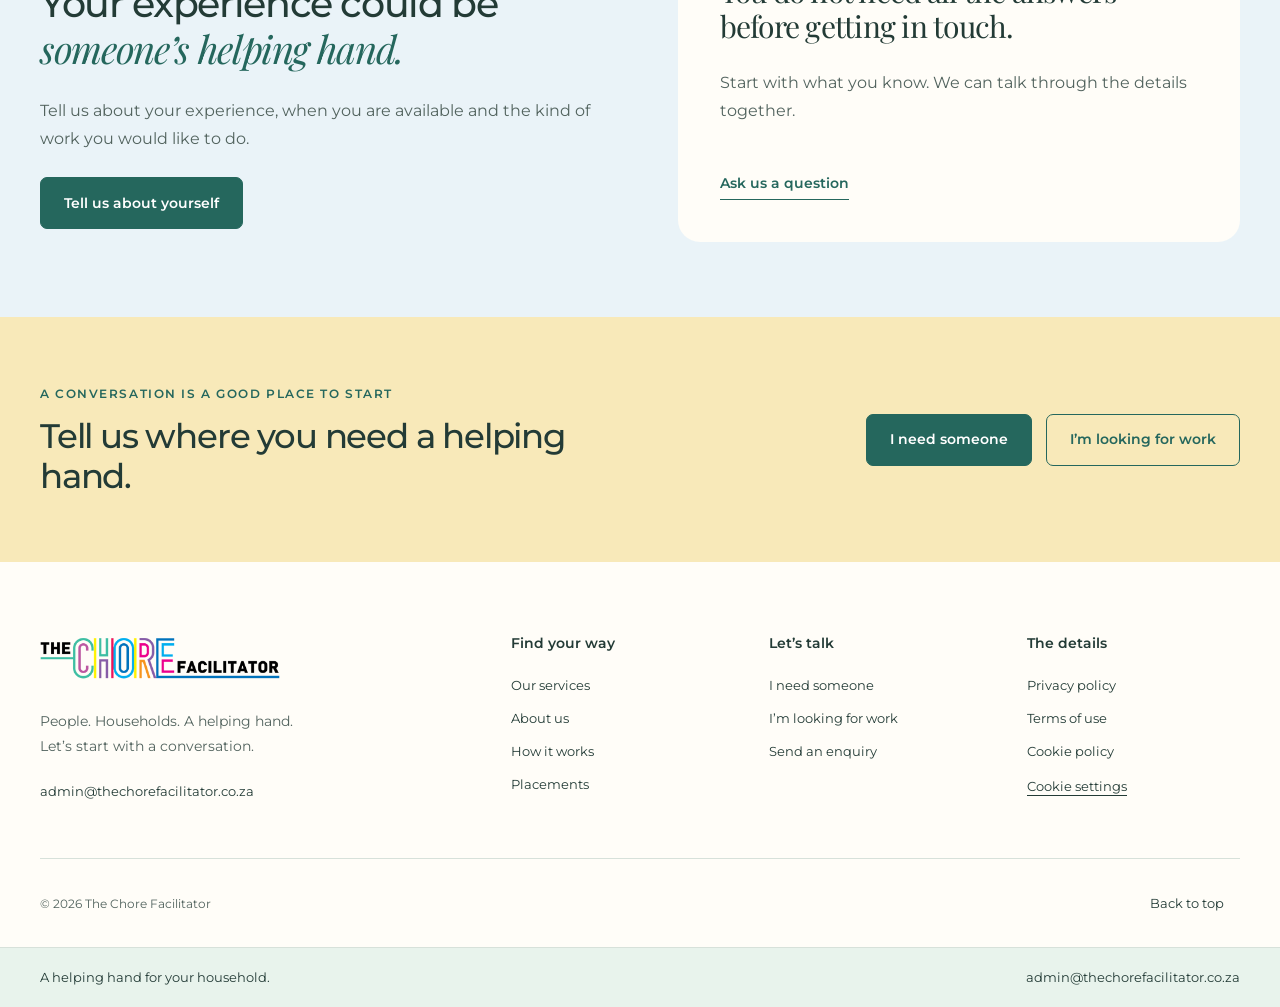
==== commit 4859aefa: "Update The Chore Facilitator V2 layout and imagery" ====
--- a/index.html
+++ b/index.html
@@ -1,7 +1,7 @@
-<!doctype html><html lang="en-ZA" data-site-mode="preview"><head><meta charset="utf-8"><meta name="viewport" content="width=device-width,initial-scale=1"><meta name="robots" content="noindex,nofollow"><meta name="description" content="Nannies, Domestic support, Night Nurses and Housekeepers. Tell us about your home or apply for work."><meta name="theme-color" content="#f9f6ef"><title>A helping hand for your household | The Chore Facilitator</title><link rel="canonical" href="https://thechorefacilitator.co.za/"><meta property="og:title" content="A helping hand for your household | The Chore Facilitator"><meta property="og:description" content="Nannies, Domestic support, Night Nurses and Housekeepers. Tell us about your home or apply for work."><meta property="og:type" content="website"><meta property="og:image" content="https://thechorefacilitator.co.za/images/social-share.png"><link rel="icon" href="images/favicon-32.png"><link rel="apple-touch-icon" href="images/apple-touch-icon.png"><link rel="stylesheet" href="fonts.css"><link rel="stylesheet" href="consent.css"><link rel="stylesheet" href="style.css"><script src="script.js" defer></script><script src="site-essentials.js" defer></script><script src="consent.js" defer></script></head><body><a class="skip" href="#main-content">Skip to content</a><div class="topbar"><div class="wrap"><span>A helping hand for your household.</span><a href="mailto:admin@thechorefacilitator.co.za">admin@thechorefacilitator.co.za</a></div></div><header class="site-header"><div class="wrap nav-wrap"><a class="brand" href="index.html"><img src="images/chore-logo.png" width="800" height="200" alt="The Chore Facilitator"></a><button id="menuToggle" class="menu-toggle" aria-controls="mainNav" aria-expanded="false" aria-label="Open navigation">Menu <span aria-hidden="true">☰</span></button><nav id="mainNav" aria-label="Main navigation"><a href="index.html" aria-current="page">Home</a><a href="about.html" >About us</a><a href="services.html" >Our services</a><a href="how-it-works.html" >How it works</a><a href="placements.html" >Placements</a><a class="button primary" href="contact.html">Get started</a></nav></div></header><main id="main-content" tabindex="-1">
-<section class="home-hero"><div class="wrap hero-grid"><div class="hero-copy"><p class="eyebrow">Individual people placement</p><h1>A helping hand for <em>your household.</em></h1><p>Finding support starts with understanding your home. We help families and households find Nannies, Domestic support, Night Nurses and Housekeepers.</p><div class="actions"><a class="button primary" href="for-clients.html">Find help for my home</a><a class="button outline" href="apply.html">I’m looking for work</a></div><p class="hero-note">Your home. Your routine. Your needs.</p></div><div class="hero-picture"><img class="" src="images/nannies-1280.webp" srcset="images/nannies-640.webp 640w, images/nannies-1280.webp 1280w" sizes="(max-width:760px) 100vw, 50vw" alt="A woman and a child working on a creative activity together" loading="eager" fetchpriority="high" decoding="async" width="1280" height="960"><div class="photo-caption"><span>It starts with people.</span><strong>And a little understanding.</strong></div></div></div></section>
+<!doctype html><html lang="en-ZA" data-site-mode="preview"><head><meta charset="utf-8"><meta name="viewport" content="width=device-width,initial-scale=1"><meta name="robots" content="noindex,nofollow"><meta name="description" content="Nannies, Domestic support, Night Nurses and Housekeepers. Tell us about your home or apply for work."><meta name="theme-color" content="#f9f6ef"><title>A helping hand for your household | The Chore Facilitator</title><link rel="canonical" href="https://thechorefacilitator.co.za/"><meta property="og:title" content="A helping hand for your household | The Chore Facilitator"><meta property="og:description" content="Nannies, Domestic support, Night Nurses and Housekeepers. Tell us about your home or apply for work."><meta property="og:type" content="website"><meta property="og:image" content="https://thechorefacilitator.co.za/images/social-share.png"><link rel="icon" href="images/favicon-32.png"><link rel="apple-touch-icon" href="images/apple-touch-icon.png"><link rel="stylesheet" href="fonts.css"><link rel="stylesheet" href="consent.css"><link rel="stylesheet" href="style.css"><script src="script.js" defer></script><script src="site-essentials.js" defer></script><script src="consent.js" defer></script></head><body><a class="skip" href="#main-content">Skip to content</a><header class="site-header"><div class="wrap nav-wrap"><a class="brand" href="index.html"><img src="images/chore-logo.png" width="800" height="200" alt="The Chore Facilitator"></a><button id="menuToggle" class="menu-toggle" aria-controls="mainNav" aria-expanded="false" aria-label="Open navigation">Menu <span aria-hidden="true">☰</span></button><nav id="mainNav" aria-label="Main navigation"><a href="index.html" aria-current="page">Home</a><a href="about.html" >About us</a><a href="services.html" >Our services</a><a href="how-it-works.html" >How it works</a><a href="placements.html" >Placements</a><a class="button primary" href="contact.html">Get started</a></nav></div></header><main id="main-content" tabindex="-1">
+<section class="home-hero"><div class="wrap hero-grid"><div class="hero-copy"><p class="eyebrow">Individual people placement</p><h1>A helping hand for <em>your household.</em></h1><p>Finding support starts with understanding your home. We help families and households find <mark class="text-highlight">Nannies, Domestic support, Night Nurses and Housekeepers.</mark></p><div class="actions"><a class="button primary" href="for-clients.html">Find help for my home</a><a class="button outline" href="apply.html">I’m looking for work</a></div><p class="hero-note">Your home. Your routine. Your needs.</p></div><div class="hero-picture"><img class="" src="images/nannies-1280.webp" srcset="images/nannies-640.webp 640w, images/nannies-1280.webp 1280w" sizes="(max-width:760px) 100vw, 50vw" alt="A woman and a child working on a creative activity together" loading="eager" fetchpriority="high" decoding="async" width="1280" height="960"><div class="photo-caption"><span>It starts with people.</span><strong>And a little understanding.</strong></div></div></div></section>
 <div class="service-ribbon"><div class="wrap"><a href="services.html#nannies">Nannies</a><a href="services.html#domestics">Domestic support</a><a href="services.html#night-nurses">Night Nurses</a><a href="services.html#housekeepers">Housekeepers</a></div></div>
 <section class="section"><div class="wrap"><div class="section-head"><div><p class="eyebrow">How can we help?</p><h2>Support for <em>everyday life.</em></h2></div><p>Different homes need different kinds of help. Tell us what would make your day easier.</p></div><div class="service-grid"><article class="service-card tone-0"><a class="card-photo" href="services.html#nannies"><img class="" src="images/nannies-1280.webp" srcset="images/nannies-640.webp 640w, images/nannies-1280.webp 1280w" sizes="(max-width:760px) 100vw, 50vw" alt="A woman helping a child with a creative activity" loading="lazy"  decoding="async" width="1280" height="960"></a><div class="card-body"><h3><a href="services.html#nannies">Nannies</a></h3><p>Someone to help care for your children and support your family’s daily routine.</p><a class="text-link" href="services.html#nannies">Explore nannies</a></div></article><article class="service-card tone-1"><a class="card-photo" href="services.html#domestics"><img class="" src="images/housekeeping-1280.webp" srcset="images/housekeeping-640.webp 640w, images/housekeeping-1280.webp 1280w" sizes="(max-width:760px) 100vw, 50vw" alt="A household worker carefully cleaning a surface" loading="lazy"  decoding="async" width="1280" height="960"></a><div class="card-body"><h3><a href="services.html#domestics">Domestic support</a></h3><p>Help with cleaning and everyday household tasks, around the hours and duties you agree.</p><a class="text-link" href="services.html#domestics">Explore domestic support</a></div></article><article class="service-card tone-2"><a class="card-photo" href="services.html#night-nurses"><img class="" src="images/caregivers-1280.webp" srcset="images/caregivers-640.webp 640w, images/caregivers-1280.webp 1280w" sizes="(max-width:760px) 100vw, 50vw" alt="An older person receiving support with an activity" loading="lazy"  decoding="async" width="1280" height="960"></a><div class="card-body"><h3><a href="services.html#night-nurses">Night Nurses</a></h3><p>Help during the night, with the hours and household responsibilities discussed with you.</p><a class="text-link" href="services.html#night-nurses">Explore night nurses</a></div></article><article class="service-card tone-3"><a class="card-photo" href="services.html#housekeepers"><img class="" src="images/domestic-support-1280.webp" srcset="images/domestic-support-640.webp 640w, images/domestic-support-1280.webp 1280w" sizes="(max-width:760px) 100vw, 50vw" alt="Two people sharing a quiet moment at home" loading="lazy"  decoding="async" width="1280" height="960"></a><div class="card-body"><h3><a href="services.html#housekeepers">Housekeepers</a></h3><p>Help keeping your home clean, organised and running smoothly.</p><a class="text-link" href="services.html#housekeepers">Explore housekeepers</a></div></article></div></div></section>
-<section class="section welcome-section"><div class="wrap split"><div class="rounded-photo"><img class="" src="images/household-consultation-1280.webp" srcset="images/household-consultation-640.webp 640w, images/household-consultation-1280.webp 1280w" sizes="(max-width:760px) 100vw, 50vw" alt="Two people discussing household requirements" loading="lazy"  decoding="async" width="1280" height="960"></div><div class="welcome-copy"><p class="eyebrow">Welcome to The Chore Facilitator</p><h2>Good support starts with <em>a conversation.</em></h2><p class="lead">You know your home best. We’re here to listen.</p><p>We are a placement agency helping families find support for everyday life. We get to know what you need before we start looking, and consider the work from the candidate’s side too.</p><ul class="check-list"><li>Your household’s routines and requirements</li><li>The candidate’s experience and availability</li><li>Clear expectations for both sides</li></ul><a class="text-link" href="about.html">A little more about us</a></div></div></section>
+<section class="section welcome-section"><div class="wrap split"><div class="rounded-photo conversation-photo"><img class="" src="images/conversation-1280.webp" srcset="images/conversation-640.webp 640w, images/conversation-1280.webp 1280w" sizes="(max-width:760px) 100vw, 50vw" alt="Two women enjoying a conversation" loading="lazy"  decoding="async" width="1280" height="960"></div><div class="welcome-copy"><p class="eyebrow">Welcome to The Chore Facilitator</p><h2>Good support starts with <em>a conversation.</em></h2><p class="lead"><mark class="text-highlight">You know your home best.</mark> We’re here to listen.</p><p>We are a placement agency helping families find support for everyday life. We get to know what you need before we start looking, and consider the work from the candidate’s side too.</p><ul class="check-list"><li>Your household’s routines and requirements</li><li>The candidate’s experience and availability</li><li>Clear expectations for both sides</li></ul><a class="text-link" href="about.html">A little more about us</a></div></div></section>
 <section class="section"><div class="wrap"><div class="section-head centered"><p class="eyebrow">A few clear steps</p><h2>From “we need help” to <em>what happens next.</em></h2></div><div class="steps-grid"><article><span class="step-icon">Let’s talk</span><h3>Tell us about your home.</h3><p>Share the role, routine and practical details that matter to you.</p></article><article><span class="step-icon">We listen</span><h3>Work through the details.</h3><p>We discuss duties, hours and expectations before considering candidates.</p></article><article><span class="step-icon">Connect</span><h3>Consider the next step.</h3><p>When a candidate may suit the role, both sides can discuss the arrangement.</p></article></div><div class="center-link"><a class="button outline" href="how-it-works.html">See how it works</a></div></div></section>
-<section class="candidate-band"><div class="wrap split"><div><p class="eyebrow">For candidates</p><h2>Your experience could be <em>someone’s helping hand.</em></h2><p>Tell us about your experience, when you are available and the kind of work you would like to do.</p><a class="button primary" href="apply.html">Tell us about yourself</a></div><div class="candidate-note"><h3>You do not need all the answers before getting in touch.</h3><p>Start with what you know. We can talk through the details together.</p><a class="text-link" href="contact.html">Ask us a question</a></div></div></section><section class="closing"><div class="wrap closing-inner"><div><p class="eyebrow">A conversation is a good place to start</p><h2>Tell us where you need a helping hand.</h2></div><div class="actions"><a class="button primary" href="for-clients.html">I need someone</a><a class="button outline" href="apply.html">I’m looking for work</a></div></div></section></main><footer class="footer"><div class="wrap footer-grid"><div class="footer-brand"><a href="index.html"><img src="images/chore-logo.png" width="800" height="200" alt="The Chore Facilitator"></a><p>People. Households. A helping hand.<br>Let’s start with a conversation.</p><a class="email" href="mailto:admin@thechorefacilitator.co.za">admin@thechorefacilitator.co.za</a></div><div><h2>Find your way</h2><a href="services.html">Our services</a><a href="about.html">About us</a><a href="how-it-works.html">How it works</a><a href="placements.html">Placements</a></div><div><h2>Let’s talk</h2><a href="for-clients.html">I need someone</a><a href="apply.html">I’m looking for work</a><a href="contact.html">Send an enquiry</a></div><div><h2>The details</h2><a href="privacy.html">Privacy policy</a><a href="terms.html">Terms of use</a><a href="cookies.html">Cookie policy</a><button class="cookie-settings" data-cookie-settings>Cookie settings</button></div></div><div class="wrap footer-bottom"><p>© <span id="year">2026</span> The Chore Facilitator</p><a href="#main-content" data-back-to-top class="back-to-top">Back to top</a></div></footer></body></html>+<section class="candidate-band"><div class="wrap split"><div><p class="eyebrow">For candidates</p><h2>Your experience could be <em>someone’s helping hand.</em></h2><p>Tell us about your experience, when you are available and the kind of work you would like to do.</p><a class="button primary" href="apply.html">Tell us about yourself</a></div><div class="candidate-note"><h3>You do not need all the answers before getting in touch.</h3><p>Start with what you know. We can talk through the details together.</p><a class="text-link" href="contact.html">Ask us a question</a></div></div></section><section class="closing"><div class="wrap closing-inner"><div><p class="eyebrow">A conversation is a good place to start</p><h2>Tell us where you need a helping hand.</h2></div><div class="actions"><a class="button primary" href="for-clients.html">I need someone</a><a class="button outline" href="apply.html">I’m looking for work</a></div></div></section></main><footer class="footer"><div class="wrap footer-grid"><div class="footer-brand"><a href="index.html"><img src="images/chore-logo.png" width="800" height="200" alt="The Chore Facilitator"></a><p>People. Households. A helping hand.<br>Let’s start with a conversation.</p><a class="email" href="mailto:admin@thechorefacilitator.co.za">admin@thechorefacilitator.co.za</a></div><div><h2>Find your way</h2><a href="services.html">Our services</a><a href="about.html">About us</a><a href="how-it-works.html">How it works</a><a href="placements.html">Placements</a></div><div><h2>Let’s talk</h2><a href="for-clients.html">I need someone</a><a href="apply.html">I’m looking for work</a><a href="contact.html">Send an enquiry</a></div><div><h2>The details</h2><a href="privacy.html">Privacy policy</a><a href="terms.html">Terms of use</a><a href="cookies.html">Cookie policy</a><button class="cookie-settings" data-cookie-settings>Cookie settings</button></div></div><div class="wrap footer-bottom"><p>© <span id="year">2026</span> The Chore Facilitator</p><a href="#main-content" data-back-to-top class="back-to-top">Back to top</a></div><div class="footer-strip"><div class="wrap"><span>A helping hand for your household.</span><a href="mailto:admin@thechorefacilitator.co.za">admin@thechorefacilitator.co.za</a></div></div></footer></body></html>
--- a/style.css
+++ b/style.css
@@ -9,3 +9,20 @@
 @media(max-width:700px){.wrap{width:calc(100% - 36px)}.topbar{font-size:11px}.topbar .wrap{justify-content:center;min-height:30px}.topbar a{display:none}.brand{width:215px}.menu-toggle{font-size:12px;padding:9px 11px}.hero-grid,.split,.process-layout{grid-template-columns:1fr;gap:35px}.home-hero{padding:30px 0 35px}.hero-copy{padding:0}.hero-copy h1{font-size:43px;max-width:550px}.hero-copy>p:not(.eyebrow):not(.hero-note){font-size:16px;margin-top:20px}.hero-copy .actions{flex-direction:row;max-width:none;gap:10px}.hero-copy .button{font-size:12px;padding:13px 16px;flex:1}.hero-note{margin-top:18px}.eyebrow{font-size:11px;margin-bottom:15px}.hero-picture{border-radius:65px 16px 16px 16px;margin-left:12px}.hero-picture>img{height:380px;object-position:50% 33%}.photo-caption{left:-12px;bottom:20px;padding:13px 18px;font-size:12px}.photo-caption strong{font-size:14px}.service-ribbon .wrap{width:100%;grid-template-columns:repeat(2,1fr)}.service-ribbon a{font-size:12px;padding:14px 8px;border-bottom:1px solid #ffffff30}.section{padding:55px 0}.section-head{display:block;margin-bottom:28px}.section-head>p{margin-top:20px}.section-head h2{font-size:33px}.service-grid{gap:14px}.card-photo img{height:175px}.card-body{padding:19px 15px}.card-body h3{font-size:19px}.card-body p{font-size:13px;line-height:1.65}.card-body .text-link{font-size:12px}.rounded-photo img{aspect-ratio:1.3;border-radius:18px}.split.reverse>div:first-child{order:0}.welcome-copy h2{font-size:33px}.steps-grid,.three-grid,.pathway-grid{grid-template-columns:1fr}.steps-grid article{padding:28px}.candidate-band{padding:55px 0}.candidate-note{padding:28px}.closing{padding:45px 0}.closing h2{font-size:30px}.closing .actions{display:grid;grid-template-columns:1fr 1fr;gap:10px}.closing .button{padding:13px 12px;font-size:12px}.footer{padding-top:42px}.footer-grid{grid-template-columns:1fr 1fr;gap:30px}.footer-grid>div:first-child{grid-column:1/-1}.footer-grid>div:last-child{grid-column:auto}.footer-brand img{width:235px}.footer-bottom{align-items:flex-start;margin-top:25px;gap:15px}.page-intro{padding:45px 0}.page-intro h1{font-size:38px}.page-intro .lead{font-size:17px}.page-intro .rounded-photo img{height:290px;border-radius:50px 16px 16px 16px}.category-nav{gap:8px;padding:20px 0}.category-nav a{font-size:12px;padding:8px 13px}.pathway{padding:30px}.process-layout aside{position:static}.process-list article{padding:25px}.process-list h2{font-size:23px}.contact-options{grid-template-columns:1fr;gap:12px}.contact-options>a{padding:22px}.form-panel fieldset{padding:22px 18px}.form-panel :is(.apply-field-grid,.client-field-grid,.contact-field-grid){grid-template-columns:1fr;gap:20px}.form-panel :is([class*='choice-grid'],[class*='checkbox-grid'],[class*='check-grid']){grid-template-columns:1fr}.form-panel h2,.form-panel h3{font-size:22px}.form-aside h2{font-size:28px}.lead{font-size:18px}}
 @media(max-width:380px){.brand{width:190px}.hero-copy h1{font-size:38px}.hero-copy .actions{flex-direction:column}.service-grid{grid-template-columns:1fr}.card-photo img{height:230px}}
 @media(prefers-reduced-motion:reduce){html{scroll-behavior:auto}*,*:before,*:after{transition:none!important;animation:none!important}}
+
+/* Review refinements: scrolling header, roomier imagery and yellow emphasis. */
+.site-header { transition:transform .25s ease; }
+.site-header.header-hidden { transform:translateY(-100%); }
+.site-header:focus-within,.site-header:has(#mainNav.open) { transform:translateY(0); }
+.footer-strip { background:var(--mint); border-top:1px solid var(--line); font-size:13px; }
+.footer-strip .wrap { display:flex; justify-content:space-between; gap:20px; padding-block:18px; }
+.text-highlight { background:#f5e69e; color:#233b36; padding:.1em .08em; -webkit-box-decoration-break:clone; box-decoration-break:clone; }
+.hero-picture>img { height:650px; }
+.card-photo img { height:310px; object-position:50% 35%; }
+.conversation-photo img { aspect-ratio:3/2; height:auto; object-fit:contain; }
+.placement-photo img { aspect-ratio:1.15; object-position:50% 100%; }
+.page-intro .landscape-intro img { height:auto; aspect-ratio:3/2; object-fit:contain; }
+@media(max-width:1120px) { .hero-picture>img { height:560px; } .card-photo img { height:280px; } }
+@media(max-width:700px) { .hero-picture>img { height:470px; } .card-photo img { height:245px; } .footer-strip .wrap { flex-direction:column; gap:5px; font-size:12px; } .footer-strip a { overflow-wrap:anywhere; } .placement-photo img { aspect-ratio:1.2; } }
+@media(max-width:380px) { .card-photo img { height:340px; } }
+.nav-wrap nav>a.button[aria-current], .nav-wrap nav>a.button:hover { color:#fff; }
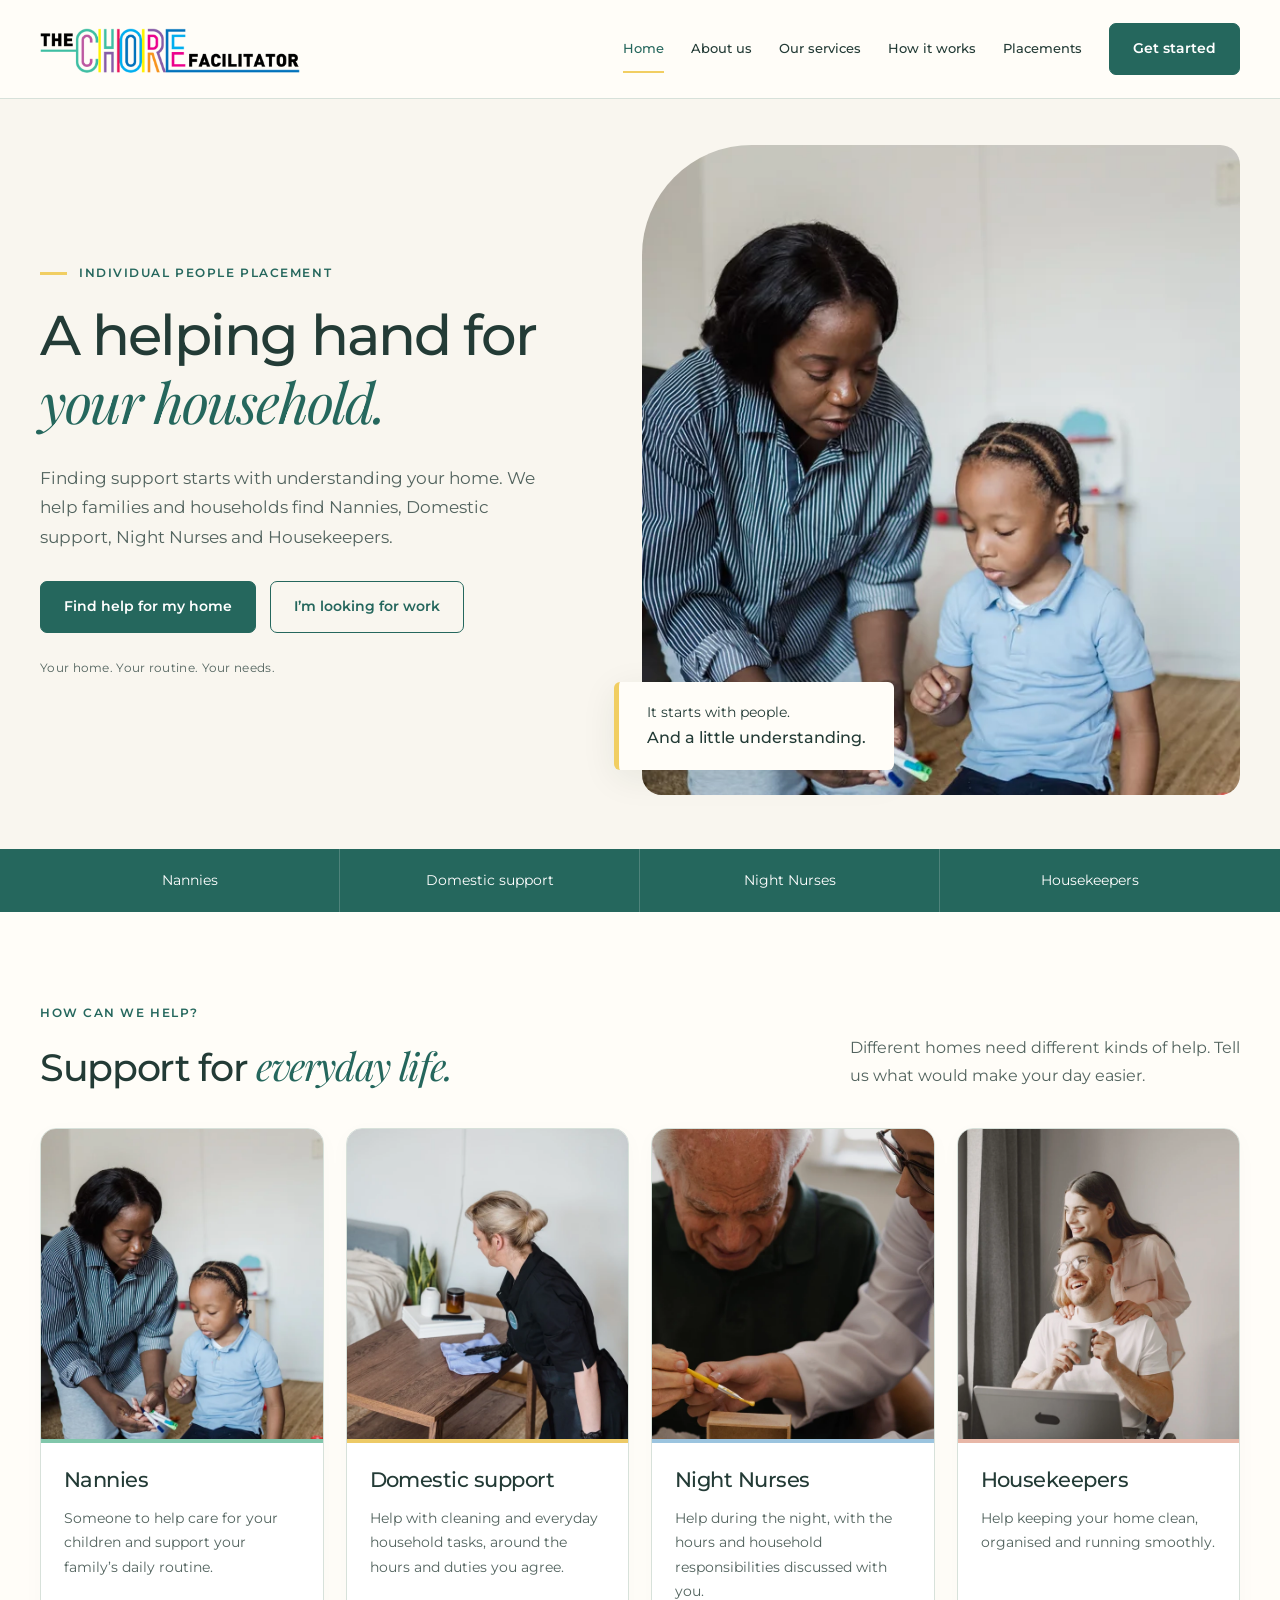
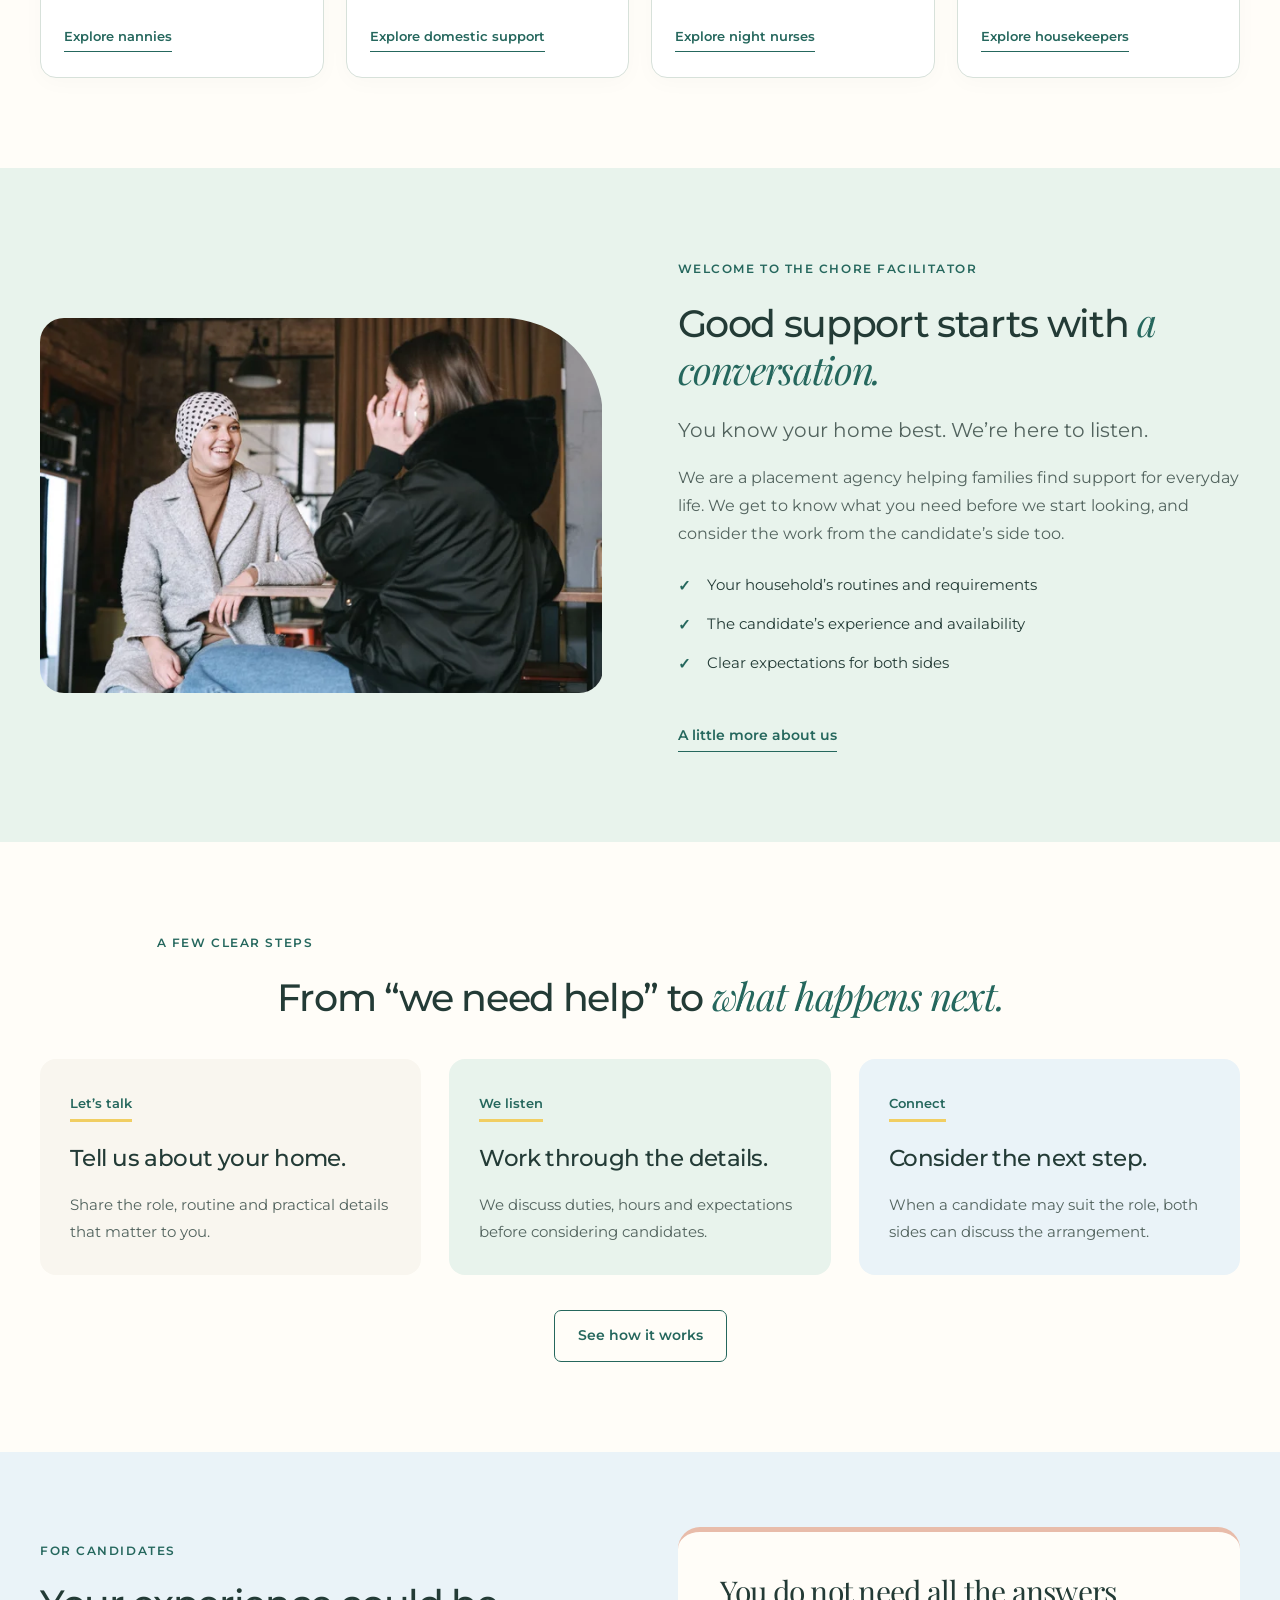
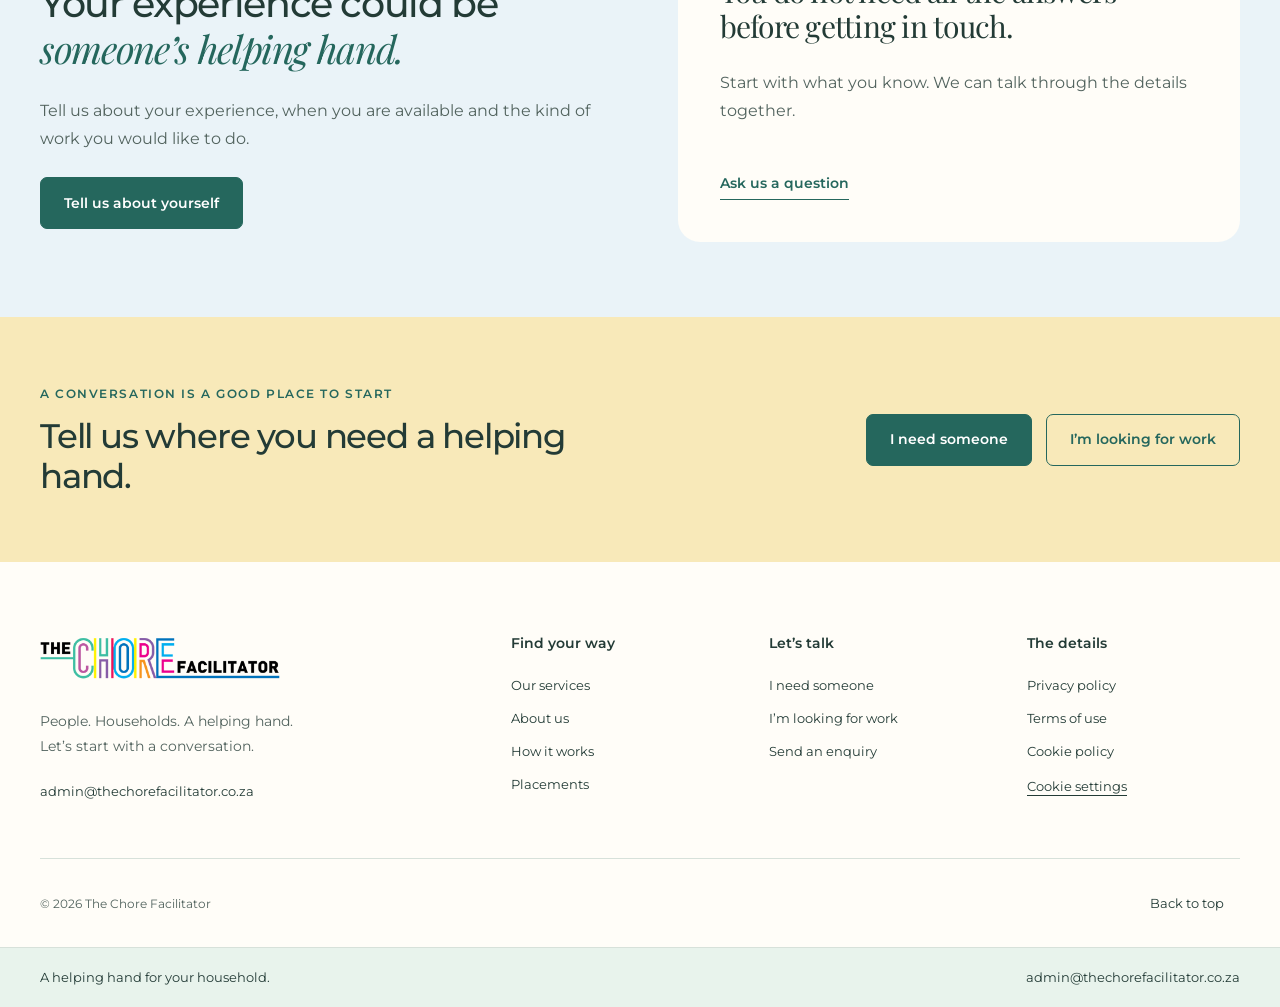
==== commit 8a3ad779: "Update project design and content" ====
--- a/index.html
+++ b/index.html
@@ -1,7 +1,7 @@
 <!doctype html><html lang="en-ZA" data-site-mode="preview"><head><meta charset="utf-8"><meta name="viewport" content="width=device-width,initial-scale=1"><meta name="robots" content="noindex,nofollow"><meta name="description" content="Nannies, Domestic support, Night Nurses and Housekeepers. Tell us about your home or apply for work."><meta name="theme-color" content="#f9f6ef"><title>A helping hand for your household | The Chore Facilitator</title><link rel="canonical" href="https://thechorefacilitator.co.za/"><meta property="og:title" content="A helping hand for your household | The Chore Facilitator"><meta property="og:description" content="Nannies, Domestic support, Night Nurses and Housekeepers. Tell us about your home or apply for work."><meta property="og:type" content="website"><meta property="og:image" content="https://thechorefacilitator.co.za/images/social-share.png"><link rel="icon" href="images/favicon-32.png"><link rel="apple-touch-icon" href="images/apple-touch-icon.png"><link rel="stylesheet" href="fonts.css"><link rel="stylesheet" href="consent.css"><link rel="stylesheet" href="style.css"><script src="script.js" defer></script><script src="site-essentials.js" defer></script><script src="consent.js" defer></script></head><body><a class="skip" href="#main-content">Skip to content</a><header class="site-header"><div class="wrap nav-wrap"><a class="brand" href="index.html"><img src="images/chore-logo.png" width="800" height="200" alt="The Chore Facilitator"></a><button id="menuToggle" class="menu-toggle" aria-controls="mainNav" aria-expanded="false" aria-label="Open navigation">Menu <span aria-hidden="true">☰</span></button><nav id="mainNav" aria-label="Main navigation"><a href="index.html" aria-current="page">Home</a><a href="about.html" >About us</a><a href="services.html" >Our services</a><a href="how-it-works.html" >How it works</a><a href="placements.html" >Placements</a><a class="button primary" href="contact.html">Get started</a></nav></div></header><main id="main-content" tabindex="-1">
-<section class="home-hero"><div class="wrap hero-grid"><div class="hero-copy"><p class="eyebrow">Individual people placement</p><h1>A helping hand for <em>your household.</em></h1><p>Finding support starts with understanding your home. We help families and households find <mark class="text-highlight">Nannies, Domestic support, Night Nurses and Housekeepers.</mark></p><div class="actions"><a class="button primary" href="for-clients.html">Find help for my home</a><a class="button outline" href="apply.html">I’m looking for work</a></div><p class="hero-note">Your home. Your routine. Your needs.</p></div><div class="hero-picture"><img class="" src="images/nannies-1280.webp" srcset="images/nannies-640.webp 640w, images/nannies-1280.webp 1280w" sizes="(max-width:760px) 100vw, 50vw" alt="A woman and a child working on a creative activity together" loading="eager" fetchpriority="high" decoding="async" width="1280" height="960"><div class="photo-caption"><span>It starts with people.</span><strong>And a little understanding.</strong></div></div></div></section>
+<section class="home-hero"><div class="wrap hero-grid"><div class="hero-copy"><p class="eyebrow">Individual people placement</p><h1>A helping hand for <em>your household.</em></h1><p>Finding support starts with understanding your home. We help families and households find Nannies, Domestic support, Night Nurses and Housekeepers.</p><div class="actions"><a class="button primary" href="for-clients.html">Find help for my home</a><a class="button outline" href="apply.html">I’m looking for work</a></div><p class="hero-note">Your home. Your routine. Your needs.</p></div><div class="hero-picture"><img class="" src="images/nannies-1280.webp" srcset="images/nannies-640.webp 640w, images/nannies-1280.webp 1280w" sizes="(max-width:760px) 100vw, 50vw" alt="A woman and a child working on a creative activity together" loading="eager" fetchpriority="high" decoding="async" width="1280" height="960"><div class="photo-caption"><span>It starts with people.</span><strong>And a little understanding.</strong></div></div></div></section>
 <div class="service-ribbon"><div class="wrap"><a href="services.html#nannies">Nannies</a><a href="services.html#domestics">Domestic support</a><a href="services.html#night-nurses">Night Nurses</a><a href="services.html#housekeepers">Housekeepers</a></div></div>
 <section class="section"><div class="wrap"><div class="section-head"><div><p class="eyebrow">How can we help?</p><h2>Support for <em>everyday life.</em></h2></div><p>Different homes need different kinds of help. Tell us what would make your day easier.</p></div><div class="service-grid"><article class="service-card tone-0"><a class="card-photo" href="services.html#nannies"><img class="" src="images/nannies-1280.webp" srcset="images/nannies-640.webp 640w, images/nannies-1280.webp 1280w" sizes="(max-width:760px) 100vw, 50vw" alt="A woman helping a child with a creative activity" loading="lazy"  decoding="async" width="1280" height="960"></a><div class="card-body"><h3><a href="services.html#nannies">Nannies</a></h3><p>Someone to help care for your children and support your family’s daily routine.</p><a class="text-link" href="services.html#nannies">Explore nannies</a></div></article><article class="service-card tone-1"><a class="card-photo" href="services.html#domestics"><img class="" src="images/housekeeping-1280.webp" srcset="images/housekeeping-640.webp 640w, images/housekeeping-1280.webp 1280w" sizes="(max-width:760px) 100vw, 50vw" alt="A household worker carefully cleaning a surface" loading="lazy"  decoding="async" width="1280" height="960"></a><div class="card-body"><h3><a href="services.html#domestics">Domestic support</a></h3><p>Help with cleaning and everyday household tasks, around the hours and duties you agree.</p><a class="text-link" href="services.html#domestics">Explore domestic support</a></div></article><article class="service-card tone-2"><a class="card-photo" href="services.html#night-nurses"><img class="" src="images/caregivers-1280.webp" srcset="images/caregivers-640.webp 640w, images/caregivers-1280.webp 1280w" sizes="(max-width:760px) 100vw, 50vw" alt="An older person receiving support with an activity" loading="lazy"  decoding="async" width="1280" height="960"></a><div class="card-body"><h3><a href="services.html#night-nurses">Night Nurses</a></h3><p>Help during the night, with the hours and household responsibilities discussed with you.</p><a class="text-link" href="services.html#night-nurses">Explore night nurses</a></div></article><article class="service-card tone-3"><a class="card-photo" href="services.html#housekeepers"><img class="" src="images/domestic-support-1280.webp" srcset="images/domestic-support-640.webp 640w, images/domestic-support-1280.webp 1280w" sizes="(max-width:760px) 100vw, 50vw" alt="Two people sharing a quiet moment at home" loading="lazy"  decoding="async" width="1280" height="960"></a><div class="card-body"><h3><a href="services.html#housekeepers">Housekeepers</a></h3><p>Help keeping your home clean, organised and running smoothly.</p><a class="text-link" href="services.html#housekeepers">Explore housekeepers</a></div></article></div></div></section>
-<section class="section welcome-section"><div class="wrap split"><div class="rounded-photo conversation-photo"><img class="" src="images/conversation-1280.webp" srcset="images/conversation-640.webp 640w, images/conversation-1280.webp 1280w" sizes="(max-width:760px) 100vw, 50vw" alt="Two women enjoying a conversation" loading="lazy"  decoding="async" width="1280" height="960"></div><div class="welcome-copy"><p class="eyebrow">Welcome to The Chore Facilitator</p><h2>Good support starts with <em>a conversation.</em></h2><p class="lead"><mark class="text-highlight">You know your home best.</mark> We’re here to listen.</p><p>We are a placement agency helping families find support for everyday life. We get to know what you need before we start looking, and consider the work from the candidate’s side too.</p><ul class="check-list"><li>Your household’s routines and requirements</li><li>The candidate’s experience and availability</li><li>Clear expectations for both sides</li></ul><a class="text-link" href="about.html">A little more about us</a></div></div></section>
+<section class="section welcome-section"><div class="wrap split"><div class="rounded-photo conversation-photo"><img class="" src="images/conversation-1280.webp" srcset="images/conversation-640.webp 640w, images/conversation-1280.webp 1280w" sizes="(max-width:760px) 100vw, 50vw" alt="Two women enjoying a conversation" loading="lazy"  decoding="async" width="1280" height="960"></div><div class="welcome-copy"><p class="eyebrow">Welcome to The Chore Facilitator</p><h2>Good support starts with <em>a conversation.</em></h2><p class="lead">You know your home best. We’re here to listen.</p><p>We are a placement agency helping families find support for everyday life. We get to know what you need before we start looking, and consider the work from the candidate’s side too.</p><ul class="check-list"><li>Your household’s routines and requirements</li><li>The candidate’s experience and availability</li><li>Clear expectations for both sides</li></ul><a class="text-link" href="about.html">A little more about us</a></div></div></section>
 <section class="section"><div class="wrap"><div class="section-head centered"><p class="eyebrow">A few clear steps</p><h2>From “we need help” to <em>what happens next.</em></h2></div><div class="steps-grid"><article><span class="step-icon">Let’s talk</span><h3>Tell us about your home.</h3><p>Share the role, routine and practical details that matter to you.</p></article><article><span class="step-icon">We listen</span><h3>Work through the details.</h3><p>We discuss duties, hours and expectations before considering candidates.</p></article><article><span class="step-icon">Connect</span><h3>Consider the next step.</h3><p>When a candidate may suit the role, both sides can discuss the arrangement.</p></article></div><div class="center-link"><a class="button outline" href="how-it-works.html">See how it works</a></div></div></section>
 <section class="candidate-band"><div class="wrap split"><div><p class="eyebrow">For candidates</p><h2>Your experience could be <em>someone’s helping hand.</em></h2><p>Tell us about your experience, when you are available and the kind of work you would like to do.</p><a class="button primary" href="apply.html">Tell us about yourself</a></div><div class="candidate-note"><h3>You do not need all the answers before getting in touch.</h3><p>Start with what you know. We can talk through the details together.</p><a class="text-link" href="contact.html">Ask us a question</a></div></div></section><section class="closing"><div class="wrap closing-inner"><div><p class="eyebrow">A conversation is a good place to start</p><h2>Tell us where you need a helping hand.</h2></div><div class="actions"><a class="button primary" href="for-clients.html">I need someone</a><a class="button outline" href="apply.html">I’m looking for work</a></div></div></section></main><footer class="footer"><div class="wrap footer-grid"><div class="footer-brand"><a href="index.html"><img src="images/chore-logo.png" width="800" height="200" alt="The Chore Facilitator"></a><p>People. Households. A helping hand.<br>Let’s start with a conversation.</p><a class="email" href="mailto:admin@thechorefacilitator.co.za">admin@thechorefacilitator.co.za</a></div><div><h2>Find your way</h2><a href="services.html">Our services</a><a href="about.html">About us</a><a href="how-it-works.html">How it works</a><a href="placements.html">Placements</a></div><div><h2>Let’s talk</h2><a href="for-clients.html">I need someone</a><a href="apply.html">I’m looking for work</a><a href="contact.html">Send an enquiry</a></div><div><h2>The details</h2><a href="privacy.html">Privacy policy</a><a href="terms.html">Terms of use</a><a href="cookies.html">Cookie policy</a><button class="cookie-settings" data-cookie-settings>Cookie settings</button></div></div><div class="wrap footer-bottom"><p>© <span id="year">2026</span> The Chore Facilitator</p><a href="#main-content" data-back-to-top class="back-to-top">Back to top</a></div><div class="footer-strip"><div class="wrap"><span>A helping hand for your household.</span><a href="mailto:admin@thechorefacilitator.co.za">admin@thechorefacilitator.co.za</a></div></div></footer></body></html>
--- a/style.css
+++ b/style.css
@@ -16,7 +16,7 @@
 .site-header:focus-within,.site-header:has(#mainNav.open) { transform:translateY(0); }
 .footer-strip { background:var(--mint); border-top:1px solid var(--line); font-size:13px; }
 .footer-strip .wrap { display:flex; justify-content:space-between; gap:20px; padding-block:18px; }
-.text-highlight { background:#f5e69e; color:#233b36; padding:.1em .08em; -webkit-box-decoration-break:clone; box-decoration-break:clone; }
+
 .hero-picture>img { height:650px; }
 .card-photo img { height:310px; object-position:50% 35%; }
 .conversation-photo img { aspect-ratio:3/2; height:auto; object-fit:contain; }
